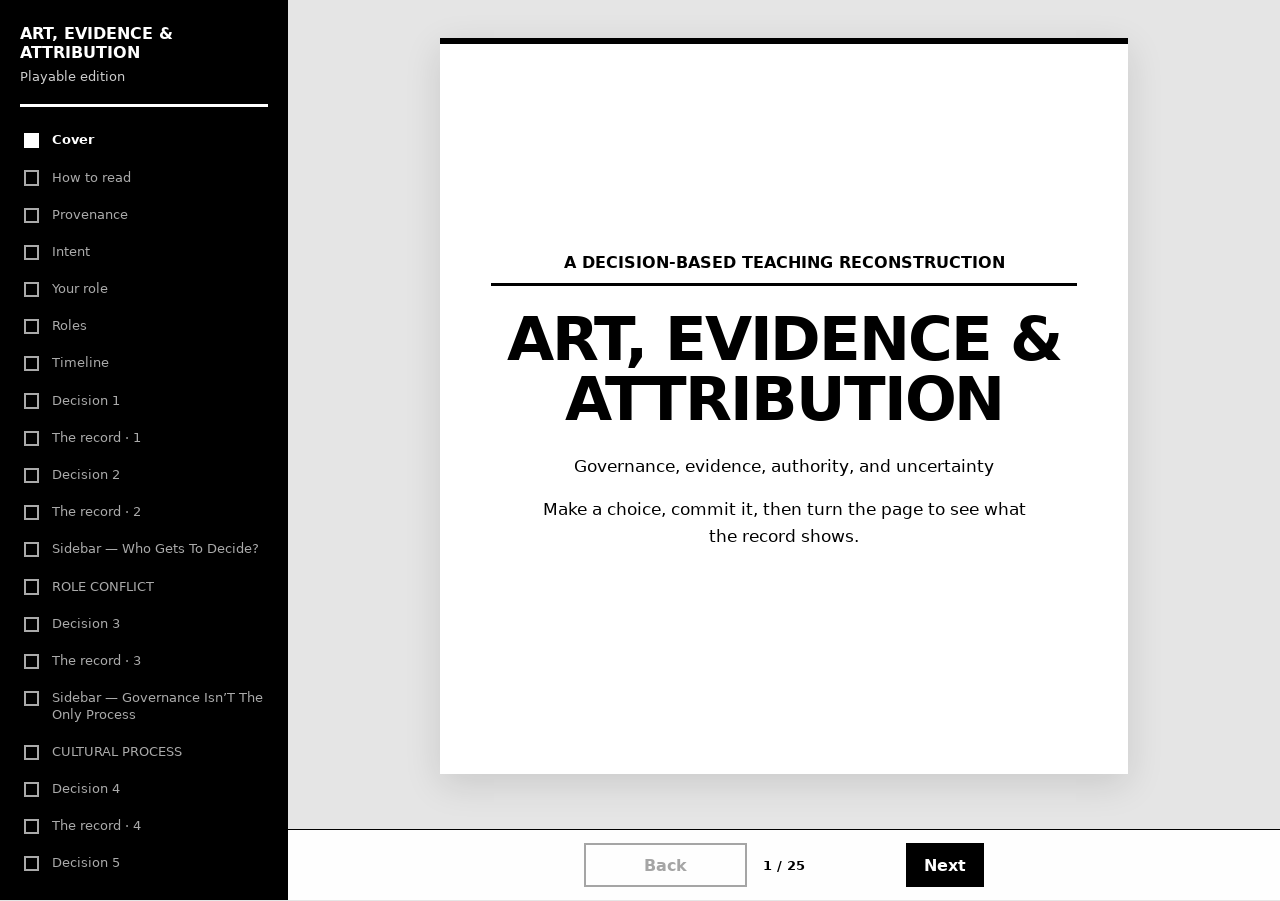
==== output/site/artwork-fire/index.html @ 63552c81 "De-identify artwork fire teaching fixture" ====
<!doctype html><html lang="en"><head><meta charset="utf-8"><meta name="viewport" content="width=device-width,initial-scale=1,viewport-fit=cover"><title>ART, EVIDENCE &amp; ATTRIBUTION · Playable edition</title><link rel="stylesheet" href="web.css"></head><body data-edition="artwork-fire"><a class="skip-link" href="#reader">Skip to the zine</a><div class="app"><aside class="trail" aria-label="Reading progress"><h1 class="trail__title">ART, EVIDENCE &amp; ATTRIBUTION</h1><p class="trail__meta">Playable edition</p><hr class="trail__rule"><ol class="trail__steps"><li data-trail-step>Cover</li><li data-trail-step>How to read</li><li data-trail-step>Provenance</li><li data-trail-step>Intent</li><li data-trail-step>Your role</li><li data-trail-step>Roles</li><li data-trail-step>Timeline</li><li data-trail-step>Decision 1</li><li data-trail-step>The record · 1</li><li data-trail-step>Decision 2</li><li data-trail-step>The record · 2</li><li data-trail-step>Sidebar — Who Gets To Decide?</li><li data-trail-step>ROLE CONFLICT</li><li data-trail-step>Decision 3</li><li data-trail-step>The record · 3</li><li data-trail-step>Sidebar — Governance Isn’T The Only Process</li><li data-trail-step>CULTURAL PROCESS</li><li data-trail-step>Decision 4</li><li data-trail-step>The record · 4</li><li data-trail-step>Decision 5</li><li data-trail-step>The record · 5</li><li data-trail-step>Look back</li><li data-trail-step>Lessons</li><li data-trail-step>Play again</li><li data-trail-step>Sources</li></ol></aside><main class="reader" id="reader"><div class="stage"><article id="cover" class="screen screen--cover" tabindex="-1" data-screen-index="0" hidden><div class="cover__kicker">A DECISION-BASED TEACHING RECONSTRUCTION</div><h1>ART, EVIDENCE &amp; ATTRIBUTION</h1><p class="cover__subtitle">Governance, evidence, authority, and uncertainty</p><p class="cover__subtitle">Make a choice, commit it, then turn the page to see what the record shows.</p></article><article id="how-to-read" class="screen screen--foundation" tabindex="-1" data-screen-index="1" hidden><h2>HOW TO READ THIS</h2><p>Make each decision before continuing. After each decision, turn the page to learn what the surviving record establishes and what remains uncertain.</p></article><article id="provenance" class="screen screen--foundation" tabindex="-1" data-screen-index="2" hidden><h2>PROVENANCE VOCABULARY</h2><div class="provenance-grid"><section class="semantic-card semantic-card--documented"><h3 class="semantic-card__title">DOCUMENTED</h3><div class="semantic-card__body"><p>Supported by a contemporaneous, public, or otherwise identified source at the level claimed.</p></div></section><section class="semantic-card semantic-card--recollected"><h3 class="semantic-card__title">RECOLLECTED</h3><div class="semantic-card__body"><p>Participant or contributor recollection not independently verified at the level claimed.</p></div></section><section class="semantic-card semantic-card--unknown"><h3 class="semantic-card__title">UNKNOWN</h3><div class="semantic-card__body"><p>A gap the surviving reconstruction does not establish.</p></div></section><section class="semantic-card semantic-card--teaching-scenario"><h3 class="semantic-card__title">TEACHING SCENARIO</h3><div class="semantic-card__body"><p>Generalized, normalized, or constructed material used to make the exercise understandable or playable.</p></div></section></div></article><article id="intent" class="screen screen--foundation" tabindex="-1" data-screen-index="3" hidden><h2>INTENT</h2><p>CORE QUESTION</p><p>You rarely get to know everything. The question is not simply whether you have enough evidence. The question is: enough evidence to do what?</p></article><article id="identity" class="screen screen--foundation" tabindex="-1" data-screen-index="4" hidden><h2>WHO ARE YOU?</h2><p>You are part of Organizational Leadership for a volunteer-run arts event. A large participant-built artwork burned without an approved burn plan. Safety says the organization does not know who ignited it. The artist is also a member of Organizational Leadership.</p><p>You must decide what the evidence establishes, what action it justifies, what authority the organization actually has, and when to stop investigating.</p></article><article id="roles" class="screen screen--foundation" tabindex="-1" data-screen-index="5" hidden><h2>ROLES IN THIS STORY</h2><ul><li><strong>Organizational Leadership</strong> — the governing body making decisions about evidence, accountability, organizational authority, and when to stop investigating.</li><li><strong>Safety</strong> — the operational function gathering and communicating safety-related information.</li><li><strong>The artist</strong> — creator of the artwork and also a member of Organizational Leadership.</li><li><strong>Other participants</strong> — witnesses, community members, and people whose reports, commentary, or conduct may become part of the record.</li></ul></article><article id="timeline" class="screen screen--timeline" tabindex="-1" data-screen-index="6" hidden><h2>TIMELINE</h2><ol class="story-timeline"><li><div class="timeline-copy"><h3>Before the event</h3><p>The artist’s grant application describes the artwork’s conceptual reference to unauthorized burning while also stating that there were no plans to burn it.</p></div></li><li><div class="timeline-copy"><h3>At the event</h3><p>The artwork burns without an approved burn plan, and the organization does not establish who ignited it.</p></div></li><li><div class="timeline-copy"><h3>In the following months</h3><p>Safety and Leadership gather information, receive participant reports, and evaluate separate propositions about responsibility.</p></div></li><li><div class="timeline-copy"><h3>During the disciplinary stage</h3><p>Leadership considers multiple possible consequences while the artist is also a member of the governing body.</p></div></li><li><div class="timeline-copy"><h3>Later</h3><p>A remaining lead becomes a dead end, Leadership records that there are no more leads, and the investigation closes without a definitive finding identifying the igniter.</p></div></li></ol></article><article id="decision-1" class="screen screen--decision" tabindex="-1" data-screen-index="7" data-decision="decision-1" hidden><p class="section-label">DECISION 1</p><h1>WHAT DOES THE EVIDENCE ACTUALLY ESTABLISH?</h1><div class="context-block"><section class="semantic-card semantic-card--documented"><h3 class="semantic-card__title">DOCUMENTED</h3><div class="semantic-card__body"><p>Before the event, the artist’s grant application explicitly engaged with the idea of artwork being destroyed by unauthorized burning. The proposal said the work was intended to provoke discussion about temporary art, authentic interaction, “the contexts where arson is participation,” and how people divine artistic intent.</p></div></section><section class="semantic-card semantic-card--documented"><h3 class="semantic-card__title">DOCUMENTED</h3><div class="semantic-card__body"><p>The same proposal also stated that there were no plans to burn the artwork.</p></div></section><section class="semantic-card semantic-card--documented"><h3 class="semantic-card__title">DOCUMENTED</h3><div class="semantic-card__body"><p>After the event, the artist described unauthorized burning as a foreseeable but unwanted possibility and said the risk should have been discussed more explicitly with Safety. That later account documents the artist’s retrospective understanding; it does not replace the contemporaneous proposal.</p></div></section></div><section><h2>WHAT DO YOU DO?</h2><ol class="choice-list"><li class="choice"><input type="radio" id="decision-1-option-a" name="decision-1" value="A" data-text="Treat the reference to unauthorized burning as proof that the artist intended the actual burn."><label for="decision-1-option-a"><span class="choice__letter">A</span><span>Treat the reference to unauthorized burning as proof that the artist intended the actual burn.</span></label></li><li class="choice"><input type="radio" id="decision-1-option-b" name="decision-1" value="B" data-text="Treat the statement that there were no plans to burn it as making all other evidence irrelevant."><label for="decision-1-option-b"><span class="choice__letter">B</span><span>Treat the statement that there were no plans to burn it as making all other evidence irrelevant.</span></label></li><li class="choice"><input type="radio" id="decision-1-option-c" name="decision-1" value="C" data-text="Separate the propositions: provenance, foreseeability, intent, authorization, disclosure, and physical ignition."><label for="decision-1-option-c"><span class="choice__letter">C</span><span>Separate the propositions: provenance, foreseeability, intent, authorization, disclosure, and physical ignition.</span></label></li><li class="choice"><input type="radio" id="decision-1-option-d" name="decision-1" value="D" data-text="Wait until the igniter is identified before drawing any conclusions."><label for="decision-1-option-d"><span class="choice__letter">D</span><span>Wait until the igniter is identified before drawing any conclusions.</span></label></li><li class="choice"><input type="radio" id="decision-1-option-e" name="decision-1" value="E" data-text="Choose another response."><label for="decision-1-option-e"><span class="choice__letter">E</span><span>Choose another response.</span></label></li></ol></section><div class="boundary"><div><strong>Commit before you continue.</strong><div class="committed" data-committed hidden></div></div><button class="commit" type="button" data-commit disabled>Submit response</button></div></article><article id="reveal-1" class="screen screen--reveal" tabindex="-1" data-screen-index="8" hidden><p class="section-label">WHAT THE RECORD SHOWS</p><h1>WHAT DOES THE EVIDENCE ACTUALLY ESTABLISH?</h1><aside class="response-recap" data-response-recap="decision-1" hidden><div class="response-recap__label">YOU CHOSE</div><p><strong data-response-label></strong> <span data-response-text></span></p></aside><p>The surviving evidence strongly establishes the artwork’s provenance and conceptual engagement with unauthorized burning. It also documents an express statement that the artwork was not planned to burn.</p><p>It does not establish who physically ignited it.</p><section class="lesson"><div class="lesson-label">TEACHING LESSON</div><div class="lesson-body"><p>Evidence answers propositions, not entire stories.</p><p>Foreseeability is not intent.</p><p>Intent is not authorization.</p><p>Authorization is not ignition.</p><p>Artist identity is not igniter identity.</p><p>Circumstantial evidence matters, but only for the proposition it actually supports.</p></div></section></article><article id="decision-2" class="screen screen--decision" tabindex="-1" data-screen-index="9" data-decision="decision-2" hidden><p class="section-label">DECISION 2</p><h1>HOW DO YOU INVESTIGATE RESPONSIBILITY?</h1><div class="context-block"><p>Months pass. Leadership receives Safety information, participant reports, artist statements, community commentary, and reports that another participant has taken credit for the burn. Some evidence is firsthand. Some is hearsay. Some people are joking, speculating, or contradicting one another.</p><section class="semantic-card semantic-card--documented"><h3 class="semantic-card__title">DOCUMENTED</h3><div class="semantic-card__body"><p>Before a disciplinary decision, a member of Organizational Leadership publicly asked community members to distinguish the facts they believed from the conclusions they wanted Leadership to reach. Leadership and Safety were contending with trolling, gossip, hearsay, and contradictory information.</p></div></section></div><section><h2>WHAT DO YOU DO?</h2><ol class="choice-list"><li class="choice"><input type="radio" id="decision-2-option-a" name="decision-2" value="A" data-text="Ask one question: “Who was responsible?”"><label for="decision-2-option-a"><span class="choice__letter">A</span><span>Ask one question: “Who was responsible?”</span></label></li><li class="choice"><input type="radio" id="decision-2-option-b" name="decision-2" value="B" data-text="Focus only on identifying the person who struck the match."><label for="decision-2-option-b"><span class="choice__letter">B</span><span>Focus only on identifying the person who struck the match.</span></label></li><li class="choice"><input type="radio" id="decision-2-option-c" name="decision-2" value="C" data-text="Build a proposition matrix and evaluate each proposition separately."><label for="decision-2-option-c"><span class="choice__letter">C</span><span>Build a proposition matrix and evaluate each proposition separately.</span></label></li><li class="choice"><input type="radio" id="decision-2-option-d" name="decision-2" value="D" data-text="Treat repeated reports as established facts."><label for="decision-2-option-d"><span class="choice__letter">D</span><span>Treat repeated reports as established facts.</span></label></li><li class="choice"><input type="radio" id="decision-2-option-e" name="decision-2" value="E" data-text="Choose another response."><label for="decision-2-option-e"><span class="choice__letter">E</span><span>Choose another response.</span></label></li></ol></section><div class="boundary"><div><strong>Commit before you continue.</strong><div class="committed" data-committed hidden></div></div><button class="commit" type="button" data-commit disabled>Submit response</button></div></article><article id="reveal-2" class="screen screen--reveal" tabindex="-1" data-screen-index="10" hidden><p class="section-label">WHAT THE RECORD SHOWS</p><h1>HOW DO YOU INVESTIGATE RESPONSIBILITY?</h1><aside class="response-recap" data-response-recap="decision-2" hidden><div class="response-recap__label">YOU CHOSE</div><p><strong data-response-label></strong> <span data-response-text></span></p></aside><p>Leadership used a “more likely than not” frame and tested separate propositions.</p><p>The surviving minutes show no support in the straw poll for either the artist or another investigated participant physically igniting the artwork. They show substantially stronger support for a disclosure concern, and some support for foreseeability and role conflict.</p><section class="semantic-card semantic-card--unknown"><h3 class="semantic-card__title">UNKNOWN</h3><div class="semantic-card__body"><p>The organization had been developing procedures for decisions under incomplete information, including discussion of standards of proof for other Board actions. The surviving reconstruction does not establish that “more likely than not” was a formally adopted disciplinary standard governing this deliberation; the minutes show it being proposed and used here.</p></div></section><section class="lesson"><div class="lesson-label">TEACHING LESSON</div><div class="lesson-body"><p>“Responsibility” is not one proposition.</p><p>A governing body can believe that information should have been disclosed without believing that the artist lied, colluded, knew the igniter, or physically started the fire.</p><p>An organizational decision made under an evidentiary standard does not become definitive historical fact merely because Leadership had to act.</p></div></section></article><article id="support-11" class="screen screen--supporting" tabindex="-1" data-screen-index="11" hidden><h2>SIDEBAR — WHO GETS TO DECIDE?</h2><p>The artist is also a member of Organizational Leadership, and Leadership is evaluating propositions concerning that person’s conduct.</p><section class="semantic-card semantic-card--documented"><h3 class="semantic-card__title">DOCUMENTED</h3><div class="semantic-card__body"><p>The surviving public minutes show the artist present during relevant Leadership proceedings. By the disciplinary stage, Leadership was explicitly evaluating the artist’s disclosure, foreseeability, role conflict, and possible responsibility.</p></div></section><section class="semantic-card semantic-card--unknown"><h3 class="semantic-card__title">UNKNOWN</h3><div class="semantic-card__body"><p>The surviving public record does not document formal recusal, disclosure, abstention, or individual straw-poll votes. Unless another public contemporaneous source surfaces, those details remain UNKNOWN.</p></div></section></article><article id="lesson-12" class="screen screen--lesson" tabindex="-1" data-screen-index="12" hidden><div class="lesson"><div class="lesson-label">TEACHING LESSON</div><div class="lesson-body"><h2>ROLE CONFLICT</h2><p>A role conflict does not itself prove misconduct. But process legitimacy, independence, disclosure, and recusal can matter even when the underlying facts remain uncertain.</p></div></div></article><article id="decision-3" class="screen screen--decision" tabindex="-1" data-screen-index="13" data-decision="decision-3" hidden><p class="section-label">DECISION 3</p><h1>ENOUGH EVIDENCE TO DO WHAT?</h1><div class="context-block"><p>You now have a mixed evidentiary picture. Leadership has not concluded that the artist physically ignited the artwork or colluded with whoever did. There is stronger concern about disclosure and some concern about foreseeability and role conflict.</p><p>The artist is also a member of Organizational Leadership.</p></div><section><h2>WHAT DO YOU DO?</h2><ol class="choice-list"><li class="choice"><input type="radio" id="decision-3-option-a" name="decision-3" value="A" data-text="Remove the artist from Organizational Leadership."><label for="decision-3-option-a"><span class="choice__letter">A</span><span>Remove the artist from Organizational Leadership.</span></label></li><li class="choice"><input type="radio" id="decision-3-option-b" name="decision-3" value="B" data-text="Temporarily suspend voting authority."><label for="decision-3-option-b"><span class="choice__letter">B</span><span>Temporarily suspend voting authority.</span></label></li><li class="choice"><input type="radio" id="decision-3-option-c" name="decision-3" value="C" data-text="Restrict eligibility for named leadership roles."><label for="decision-3-option-c"><span class="choice__letter">C</span><span>Restrict eligibility for named leadership roles.</span></label></li><li class="choice"><input type="radio" id="decision-3-option-d" name="decision-3" value="D" data-text="Restrict access to organizational art funding or placement for a period."><label for="decision-3-option-d"><span class="choice__letter">D</span><span>Restrict access to organizational art funding or placement for a period.</span></label></li><li class="choice"><input type="radio" id="decision-3-option-e" name="decision-3" value="E" data-text="Treat the artist’s public account and apology as sufficient accountability and impose no additional sanction."><label for="decision-3-option-e"><span class="choice__letter">E</span><span>Treat the artist’s public account and apology as sufficient accountability and impose no additional sanction.</span></label></li><li class="choice"><input type="radio" id="decision-3-option-f" name="decision-3" value="F" data-text="Choose another response."><label for="decision-3-option-f"><span class="choice__letter">F</span><span>Choose another response.</span></label></li></ol></section><div class="boundary"><div><strong>Commit before you continue.</strong><div class="committed" data-committed hidden></div></div><button class="commit" type="button" data-commit disabled>Submit response</button></div></article><article id="reveal-3" class="screen screen--reveal" tabindex="-1" data-screen-index="14" hidden><p class="section-label">WHAT THE RECORD SHOWS</p><h1>ENOUGH EVIDENCE TO DO WHAT?</h1><aside class="response-recap" data-response-recap="decision-3" hidden><div class="response-recap__label">YOU CHOSE</div><p><strong data-response-label></strong> <span data-response-text></span></p></aside><p>Leadership considered multiple forms of accountability, including removal, a temporary voting suspension, temporary restrictions on named leadership positions, and temporary restrictions involving art grants or placement.</p><p>The debate included a disagreement about accountability itself. One view was that removal would provide closure and visible accountability. Another was that removal would be punitive and divisive and that accountability had already occurred through the artist’s public account and apology.</p><p>A motion to remove the artist from the governing body failed.</p><section class="lesson"><div class="lesson-label">TEACHING LESSON</div><div class="lesson-body"><p>The question is not merely “Did something go wrong?”</p><p>It is: What proposition do you believe? How certain are you? What consequence is proportionate to that proposition?</p><p>Discipline should not silently punish a more serious allegation than the evidence actually supports.</p></div></section></article><article id="support-15" class="screen screen--supporting" tabindex="-1" data-screen-index="15" hidden><h2>SIDEBAR — GOVERNANCE ISN’T THE ONLY PROCESS</h2><p>While the disciplinary process was still active, participants turned the controversy into satire and fiction.</p><section class="semantic-card semantic-card--recollected"><h3 class="semantic-card__title">RECOLLECTED</h3><div class="semantic-card__body"><p>One contributor, who was also part of Safety leadership, later described writing incident-related fiction to move the conversation away from repeatedly adjudicating whether the artwork was good or bad and toward processing the conflict, laughing about it, and getting on with making the next event happen.</p></div></section><p>The fiction is not evidence of who ignited the artwork or what the artist secretly intended. It is evidence that participants can process unresolved events through channels other than formal governance.</p></article><article id="lesson-16" class="screen screen--lesson" tabindex="-1" data-screen-index="16" hidden><div class="lesson"><div class="lesson-label">TEACHING LESSON</div><div class="lesson-body"><h2>CULTURAL PROCESS</h2><p>Leadership can make organizational decisions. It cannot decide when the community is finished arguing about the story, dictate what the event ultimately means, or control the satire and mythology participants make from it.</p></div></div></article><article id="decision-4" class="screen screen--decision" tabindex="-1" data-screen-index="17" data-decision="decision-4" hidden><p class="section-label">DECISION 4</p><h1>WHAT CAN THE ORGANIZATION ACTUALLY CONTROL?</h1><div class="context-block"><p>The controversy is emotionally intense. Participants disagree about art, safety, responsibility, punishment, and what Leadership should do.</p><section class="semantic-card semantic-card--teaching-scenario"><h3 class="semantic-card__title">TEACHING SCENARIO</h3><div class="semantic-card__body"><p>A participant disputes Leadership’s interpretation and declines further cooperation. Leadership wants closure, but it cannot compel another adult to testify, confess, agree with its account, or keep participating in an investigation.</p></div></section><p>Organizational Leadership is not a general authority over adults. Its practical power comes from the organization.</p><p>It can control things such as governance membership and voting rights, named volunteer or leadership roles, access to organizational resources, grants and placement, event participation where established processes allow it, and organizational communications and policy.</p></div><section><h2>WHAT DO YOU DO?</h2><ol class="choice-list"><li class="choice"><input type="radio" id="decision-4-option-a" name="decision-4" value="A" data-text="Keep investigating until everyone agrees on what happened."><label for="decision-4-option-a"><span class="choice__letter">A</span><span>Keep investigating until everyone agrees on what happened.</span></label></li><li class="choice"><input type="radio" id="decision-4-option-b" name="decision-4" value="B" data-text="Separate the outcomes Leadership can impose from the beliefs or conduct it cannot compel."><label for="decision-4-option-b"><span class="choice__letter">B</span><span>Separate the outcomes Leadership can impose from the beliefs or conduct it cannot compel.</span></label></li><li class="choice"><input type="radio" id="decision-4-option-c" name="decision-4" value="C" data-text="Use every available organizational sanction because those are the only powers available."><label for="decision-4-option-c"><span class="choice__letter">C</span><span>Use every available organizational sanction because those are the only powers available.</span></label></li><li class="choice"><input type="radio" id="decision-4-option-d" name="decision-4" value="D" data-text="Avoid action because organizational authority is limited."><label for="decision-4-option-d"><span class="choice__letter">D</span><span>Avoid action because organizational authority is limited.</span></label></li><li class="choice"><input type="radio" id="decision-4-option-e" name="decision-4" value="E" data-text="Choose another response."><label for="decision-4-option-e"><span class="choice__letter">E</span><span>Choose another response.</span></label></li></ol></section><div class="boundary"><div><strong>Commit before you continue.</strong><div class="committed" data-committed hidden></div></div><button class="commit" type="button" data-commit disabled>Submit response</button></div></article><article id="reveal-4" class="screen screen--reveal" tabindex="-1" data-screen-index="18" hidden><p class="section-label">WHAT THE RECORD SHOWS</p><h1>WHAT CAN THE ORGANIZATION ACTUALLY CONTROL?</h1><aside class="response-recap" data-response-recap="decision-4" hidden><div class="response-recap__label">YOU CHOSE</div><p><strong data-response-label></strong> <span data-response-text></span></p></aside><p>The remedies Leadership discussed were organizational remedies: governance membership, voting, named positions, art funding or placement, and other participation consequences.</p><p>The organization also communicated a general rule: unplanned burns were unacceptable, everyone was responsible for following fire policies, and participants should not destroy another participant’s art or property.</p><p>Leadership did not need to identify the igniter before communicating that general rule.</p><section class="lesson"><div class="lesson-label">TEACHING LESSON</div><div class="lesson-body"><p>Governance power is bounded.</p><p>Limited authority does not mean no authority. Accountability should be expressed through powers the institution legitimately possesses and should remain proportionate to what the evidence supports.</p></div></section></article><article id="decision-5" class="screen screen--decision" tabindex="-1" data-screen-index="19" data-decision="decision-5" hidden><p class="section-label">DECISION 5</p><h1>WHEN DO YOU STOP INVESTIGATING?</h1><div class="context-block"><p>The disciplinary decision does not solve the historical mystery. Reports continue that another participant took credit for the burn. Later records describe that person as an unreliable narrator. Another lead appears.</p><p>You could keep looking.</p><p>Investigations are not free. They consume volunteer time, attention, relationships, leadership capacity, and trust. Those costs do not justify stopping merely because an investigation is uncomfortable. But the expected value of additional investigation matters when deciding whether to continue.</p><section class="semantic-card semantic-card--documented"><h3 class="semantic-card__title">DOCUMENTED</h3><div class="semantic-card__body"><p>The investigation continued across many months during a period that also included broader organizational strain and changes in Safety leadership.</p></div></section><section class="semantic-card semantic-card--unknown"><h3 class="semantic-card__title">UNKNOWN</h3><div class="semantic-card__body"><p>The surviving record does not establish how much of that strain or leadership change was caused by this investigation.</p></div></section></div><section><h2>WHAT DO YOU DO?</h2><ol class="choice-list"><li class="choice"><input type="radio" id="decision-5-option-a" name="decision-5" value="A" data-text="Continue indefinitely because an unresolved incident is unacceptable."><label for="decision-5-option-a"><span class="choice__letter">A</span><span>Continue indefinitely because an unresolved incident is unacceptable.</span></label></li><li class="choice"><input type="radio" id="decision-5-option-b" name="decision-5" value="B" data-text="Stop immediately because the major disciplinary vote is over."><label for="decision-5-option-b"><span class="choice__letter">B</span><span>Stop immediately because the major disciplinary vote is over.</span></label></li><li class="choice"><input type="radio" id="decision-5-option-c" name="decision-5" value="C" data-text="Pursue concrete remaining leads, document what they establish, and stop when there is no evidentially responsible path left."><label for="decision-5-option-c"><span class="choice__letter">C</span><span>Pursue concrete remaining leads, document what they establish, and stop when there is no evidentially responsible path left.</span></label></li><li class="choice"><input type="radio" id="decision-5-option-d" name="decision-5" value="D" data-text="Convert the strongest remaining theory into the official historical account so the organization can have closure."><label for="decision-5-option-d"><span class="choice__letter">D</span><span>Convert the strongest remaining theory into the official historical account so the organization can have closure.</span></label></li><li class="choice"><input type="radio" id="decision-5-option-e" name="decision-5" value="E" data-text="Choose another response."><label for="decision-5-option-e"><span class="choice__letter">E</span><span>Choose another response.</span></label></li></ol></section><div class="boundary"><div><strong>Commit before you continue.</strong><div class="committed" data-committed hidden></div></div><button class="commit" type="button" data-commit disabled>Submit response</button></div></article><article id="reveal-5" class="screen screen--reveal" tabindex="-1" data-screen-index="20" hidden><p class="section-label">WHAT THE RECORD SHOWS</p><h1>WHEN DO YOU STOP INVESTIGATING?</h1><aside class="response-recap" data-response-recap="decision-5" hidden><div class="response-recap__label">YOU CHOSE</div><p><strong data-response-label></strong> <span data-response-text></span></p></aside><p>Leadership continued investigating after the removal vote. A later lead became a dead end. Leadership recorded that there were no more leads and removed the investigation from its agenda.</p><p>The surviving record does not establish a definitive factual finding identifying the igniter.</p><section class="teaching-question"><h2>TEACHING QUESTION</h2><p>Who ignited the artwork?</p><p>UNKNOWN.</p><p>Now ask:</p><p>Which decisions actually required knowing that?</p><p>Which decisions could be made from other facts?</p><p>Which conclusions should remain explicitly uncertain?</p></section><section class="lesson"><div class="lesson-label">TEACHING LESSON</div><div class="lesson-body"><p>Sometimes the responsible stopping rule is not certainty.</p><p>Sometimes it is: there is nowhere evidentially responsible left to go.</p><p>An organization can communicate, learn, govern, impose or reject consequences, and move forward without resolving every factual uncertainty.</p></div></section></article><article id="reflection" class="screen screen--closing" tabindex="-1" data-screen-index="21" hidden><h2>LOOK BACK AT YOUR DECISIONS</h2><p>Return to one decision and change your answer.</p><p>If you require more certainty before acting, what risk do you accept instead?</p><p>If you act earlier, what proposition are you assuming?</p><p>If you impose a stronger consequence, what allegation are you actually punishing?</p><p>If you investigate longer, what additional evidence are you realistically trying to obtain?</p><p>If you stop sooner, what uncertainty are you agreeing to live with?</p><p>The exercise is not to find the one correct historical answer. It is to practice governing when certainty is incomplete.</p></article><article id="lessons" class="screen screen--closing" tabindex="-1" data-screen-index="22" hidden><h2>LESSONS — GOVERNANCE UNDER UNCERTAINTY</h2><ul><li>Evidence supports particular propositions; it does not automatically establish an entire story.</li><li>Foreseeability, intent, authorization, disclosure, and physical ignition are different questions.</li><li>Organizational accountability should be proportionate to the proposition the evidence actually supports.</li><li>Governance power is bounded: an organization can control organizational roles, resources, participation, communications, and policy, but it cannot compel belief, agreement, confession, or cultural closure.</li><li>A responsible investigation can end without certainty when there is no evidentially responsible path left to pursue.</li></ul></article><article id="play-again" class="screen screen--closing" tabindex="-1" data-screen-index="23" hidden><h2>PLAY AGAIN</h2><p>Return to one decision and change your answer. Ask which risk the alternative accepts instead.</p><button class="commit" type="button" data-restart>Restart and clear my choices</button></article><article id="sources" class="screen screen--closing" tabindex="-1" data-screen-index="24" hidden><h2>PRIVACY, SOURCES &amp; CONTRIBUTIONS</h2><p>This teaching text is de-identified, not anonymous. Identifying details and organizational terminology may be generalized while preserving the decisions, constraints, evidence distinctions, and outcomes needed for the exercise.</p><h2>SOURCES</h2><p>Sources include public records, contemporaneous documents, and participant recollections as identified throughout. Zine-specific source entries follow when supplied.</p><div class="source-list"><ul><li>the artist’s contemporaneous grant application;</li><li>the artist’s later written account;</li><li>surviving public minutes of Organizational Leadership;</li><li>contemporaneous organizational Safety and public communications;</li><li>participant recollection where explicitly labeled RECOLLECTED.</li></ul></div></article></div></main></div><nav class="controls" aria-label="Page navigation"><button type="button" data-previous>Back</button><span class="counter" data-counter></span><button type="button" data-next>Next</button></nav><div class="status" role="status" aria-live="polite" data-status></div><script type="application/json" id="zine-manifest">{"renderer_version": "web-v1", "document": "artwork-fire", "title": "ART, EVIDENCE & ATTRIBUTION", "screens": [{"id": "cover", "kind": "cover", "label": "Cover"}, {"id": "how-to-read", "kind": "foundation", "label": "How to read"}, {"id": "provenance", "kind": "foundation", "label": "Provenance"}, {"id": "intent", "kind": "foundation", "label": "Intent"}, {"id": "identity", "kind": "foundation", "label": "Your role"}, {"id": "roles", "kind": "foundation", "label": "Roles"}, {"id": "timeline", "kind": "timeline", "label": "Timeline"}, {"id": "decision-1", "kind": "decision", "label": "Decision 1", "decision_id": "decision-1"}, {"id": "reveal-1", "kind": "reveal", "label": "The record · 1", "decision_id": "decision-1"}, {"id": "decision-2", "kind": "decision", "label": "Decision 2", "decision_id": "decision-2"}, {"id": "reveal-2", "kind": "reveal", "label": "The record · 2", "decision_id": "decision-2"}, {"id": "support-11", "kind": "supporting", "label": "Sidebar — Who Gets To Decide?"}, {"id": "lesson-12", "kind": "lesson", "label": "ROLE CONFLICT"}, {"id": "decision-3", "kind": "decision", "label": "Decision 3", "decision_id": "decision-3"}, {"id": "reveal-3", "kind": "reveal", "label": "The record · 3", "decision_id": "decision-3"}, {"id": "support-15", "kind": "supporting", "label": "Sidebar — Governance Isn’T The Only Process"}, {"id": "lesson-16", "kind": "lesson", "label": "CULTURAL PROCESS"}, {"id": "decision-4", "kind": "decision", "label": "Decision 4", "decision_id": "decision-4"}, {"id": "reveal-4", "kind": "reveal", "label": "The record · 4", "decision_id": "decision-4"}, {"id": "decision-5", "kind": "decision", "label": "Decision 5", "decision_id": "decision-5"}, {"id": "reveal-5", "kind": "reveal", "label": "The record · 5", "decision_id": "decision-5"}, {"id": "reflection", "kind": "closing", "label": "Look back"}, {"id": "lessons", "kind": "closing", "label": "Lessons"}, {"id": "play-again", "kind": "closing", "label": "Play again"}, {"id": "sources", "kind": "closing", "label": "Sources"}]}</script><script src="web.js"></script></body></html>
---- output/site/artwork-fire/web.css ----
@font-face { font-family:"Zine Sans"; src:url("fonts/DejaVuSans.ttf") format("truetype"); font-weight:400; font-display:swap; }
@font-face { font-family:"Zine Sans"; src:url("fonts/DejaVuSans-Bold.ttf") format("truetype"); font-weight:700; font-display:swap; }
:root { --ink:#000; --paper:#fff; --quiet:#f2f2f2; --line:#d9d9d9; --mid:#777; --dark:#4d4d4d; --stage:43rem; }
* { box-sizing:border-box; }
html { background:#e5e5e5; color:var(--ink); font-family:"Zine Sans",sans-serif; }
body { margin:0; min-height:100dvh; }
button,input { font:inherit; }
button { color:inherit; }
.skip-link { position:fixed; z-index:20; left:1rem; top:-5rem; padding:.75rem 1rem; background:var(--ink); color:var(--paper); }
.skip-link:focus { top:1rem; }
.app { min-height:100dvh; display:grid; grid-template-columns:minmax(13rem,18rem) minmax(0,1fr); }
.trail { height:100dvh; position:sticky; top:0; display:flex; flex-direction:column; background:var(--ink); color:var(--paper); padding:1.5rem 1.25rem; }
.trail__title { margin:0 0 .4rem; font-size:1rem; line-height:1.2; }
.trail__meta { margin:0; color:#ccc; font-size:.8rem; }
.trail__rule { border:0; border-top:3px solid var(--paper); width:100%; margin:1.25rem 0; }
.trail__steps { list-style:none; padding:0; margin:0; overflow:auto; }
.trail__steps li { position:relative; padding:.35rem 0 .95rem 2rem; color:#aaa; font-size:.82rem; line-height:1.25; }
.trail__steps li::before { content:""; position:absolute; left:.25rem; top:.4rem; width:.7rem; height:.7rem; border:2px solid currentColor; background:var(--ink); }
.trail__steps li[data-state="done"] { color:var(--paper); }
.trail__steps li[data-state="current"] { color:var(--paper); font-weight:700; }
.trail__steps li[data-state="current"]::before { background:var(--paper); }
.reader { min-width:0; display:flex; justify-content:center; padding:clamp(1rem,3vw,2.5rem) 1rem 7rem; }
.stage { width:min(100%,var(--stage)); align-self:flex-start; }
.screen { display:none; min-height:min(46rem,calc(100dvh - 8rem)); background:var(--paper); padding:clamp(1.3rem,5vw,3.2rem); border-top:6px solid var(--ink); box-shadow:0 10px 35px rgba(0,0,0,.12); }
.screen.is-active { display:block; }
.screen:focus { outline:3px solid var(--ink); outline-offset:5px; }
.screen h1 { font-size:clamp(2rem,7vw,3.8rem); line-height:.98; letter-spacing:-.035em; margin:0 0 1.5rem; }
.screen h2 { font-size:clamp(1.2rem,3.4vw,1.65rem); line-height:1.08; margin:0 0 1rem; padding-bottom:.55rem; border-bottom:3px solid var(--ink); }
.screen h3 { font-size:1rem; margin:1.25rem 0 .5rem; }
.screen p,.screen li { font-size:clamp(1rem,2.1vw,1.08rem); line-height:1.55; }
.screen p { margin:0 0 1rem; }
.screen ul { padding-left:1.25rem; }
.screen--cover { display:none; align-content:center; text-align:center; }
.screen--cover.is-active { display:grid; }
.cover__kicker { font-weight:700; border-bottom:3px solid var(--ink); padding-bottom:.7rem; margin-bottom:1.5rem; }
.cover__subtitle { max-width:31rem; margin-inline:auto !important; }
.section-label { border:0 !important; padding:0 !important; font-size:.82rem !important; letter-spacing:.04em; }
.context-block { border-left:4px solid var(--ink); padding-left:1rem; }
.provenance-grid { display:grid; gap:.75rem; }
.semantic-card { border:2px solid var(--ink); margin:1rem 0; }
.semantic-card__title { margin:0 !important; padding:.55rem .75rem; border:0 !important; border-bottom:1px solid var(--ink) !important; font-size:.78rem !important; letter-spacing:.03em; }
.semantic-card__body { padding:.8rem; }
.semantic-card__body p { margin:0; }
.semantic-card--documented .semantic-card__title { background:var(--dark); color:var(--paper); }
.semantic-card--recollected .semantic-card__title { background:var(--line); }
.semantic-card--unknown { border-style:dashed; }
.semantic-card--unknown .semantic-card__title { border-bottom-style:dashed !important; }
.semantic-card--teaching-scenario { border-style:double; border-width:4px; }
.response-recap { margin:0 0 1.5rem; border:2px solid var(--ink); background:var(--quiet); }
.response-recap__label { padding:.5rem .75rem; border-bottom:1px solid var(--ink); background:var(--line); font-size:.78rem; font-weight:700; letter-spacing:.03em; }
.response-recap p { margin:0; padding:.8rem .85rem; }
.response-recap p strong { display:inline-block; margin-right:.3rem; }
.choice-list { list-style:none; margin:1.5rem 0; padding:0; display:grid; gap:.65rem; }
.choice { position:relative; }
.choice input { position:absolute; opacity:0; pointer-events:none; }
.choice label { min-height:3.4rem; display:grid; grid-template-columns:2.25rem 1fr; align-items:center; gap:.8rem; border:2px solid var(--ink); padding:.55rem .75rem .55rem .55rem; cursor:pointer; }
.choice__letter { display:grid; place-items:center; align-self:stretch; min-height:2.25rem; background:var(--dark); color:var(--paper); font-weight:700; }
.choice input:focus-visible + label { outline:3px solid var(--ink); outline-offset:3px; }
.choice input:checked + label { color:var(--paper); background:var(--ink); }
.choice input:checked + label .choice__letter { background:var(--paper); color:var(--ink); }
.boundary { margin:1.75rem 0 0; padding:1rem 0 0; border-top:4px solid var(--ink); display:flex; gap:1rem; justify-content:space-between; align-items:center; }
.commit { min-height:3rem; border:2px solid var(--ink); background:var(--ink); color:var(--paper); padding:.7rem 1rem; font-weight:700; cursor:pointer; }
.commit:disabled { background:var(--quiet); color:var(--mid); border-color:var(--line); cursor:not-allowed; }
.committed { font-size:.85rem; font-weight:700; }
.lesson { border:2px solid var(--ink); border-top-width:5px; }
.lesson-label { padding:.6rem .8rem; background:var(--line); border-bottom:1px solid var(--ink); font-size:.8rem; font-weight:700; }
.lesson-body { padding:1rem; }
.teaching-question { margin:1.5rem 0; padding:1rem; border-left:5px solid var(--ink); background:var(--quiet); }
.teaching-question h2 { font-size:1rem; }
.controls { position:fixed; z-index:10; left:max(18rem,0px); right:0; bottom:0; display:grid; grid-template-columns:1fr auto 1fr; align-items:center; gap:1rem; padding:.8rem max(1rem,calc((100% - var(--stage))/2)); background:rgba(255,255,255,.96); border-top:1px solid var(--ink); }
.controls button { min-height:44px; border:2px solid var(--ink); background:var(--paper); padding:.55rem 1rem; font-weight:700; cursor:pointer; }
.controls button:last-child { justify-self:end; background:var(--ink); color:var(--paper); }
.controls button:disabled { opacity:.35; cursor:not-allowed; }
.counter { font-size:.82rem; font-weight:700; white-space:nowrap; }
.status { position:absolute; width:1px; height:1px; overflow:hidden; clip:rect(0 0 0 0); }
button:focus-visible { outline:3px solid var(--ink); outline-offset:3px; }
@media (max-width:720px) {
  .app { display:block; }
  .trail { position:static; height:auto; padding:.75rem 1rem; }
  .trail__title { white-space:nowrap; overflow:hidden; text-overflow:ellipsis; }
  .trail__meta,.trail__rule,.trail__steps { display:none; }
  .reader { padding:.75rem .65rem 6.25rem; }
  .screen { min-height:calc(100dvh - 9rem); padding:1.35rem 1.15rem 2rem; box-shadow:none; }
  .boundary { align-items:stretch; flex-direction:column; }
  .commit { width:100%; }
  .controls { left:0; padding:.65rem; gap:.5rem; }
  .controls button { padding:.5rem .7rem; }
}
@media (prefers-reduced-motion:no-preference) { .screen.is-active { animation:page-in 180ms ease-out; } @keyframes page-in { from { opacity:.65; transform:translateY(5px); } } }
@media print { .trail,.controls,.skip-link { display:none; } .reader { padding:0; } .screen { display:block; box-shadow:none; break-after:page; } }
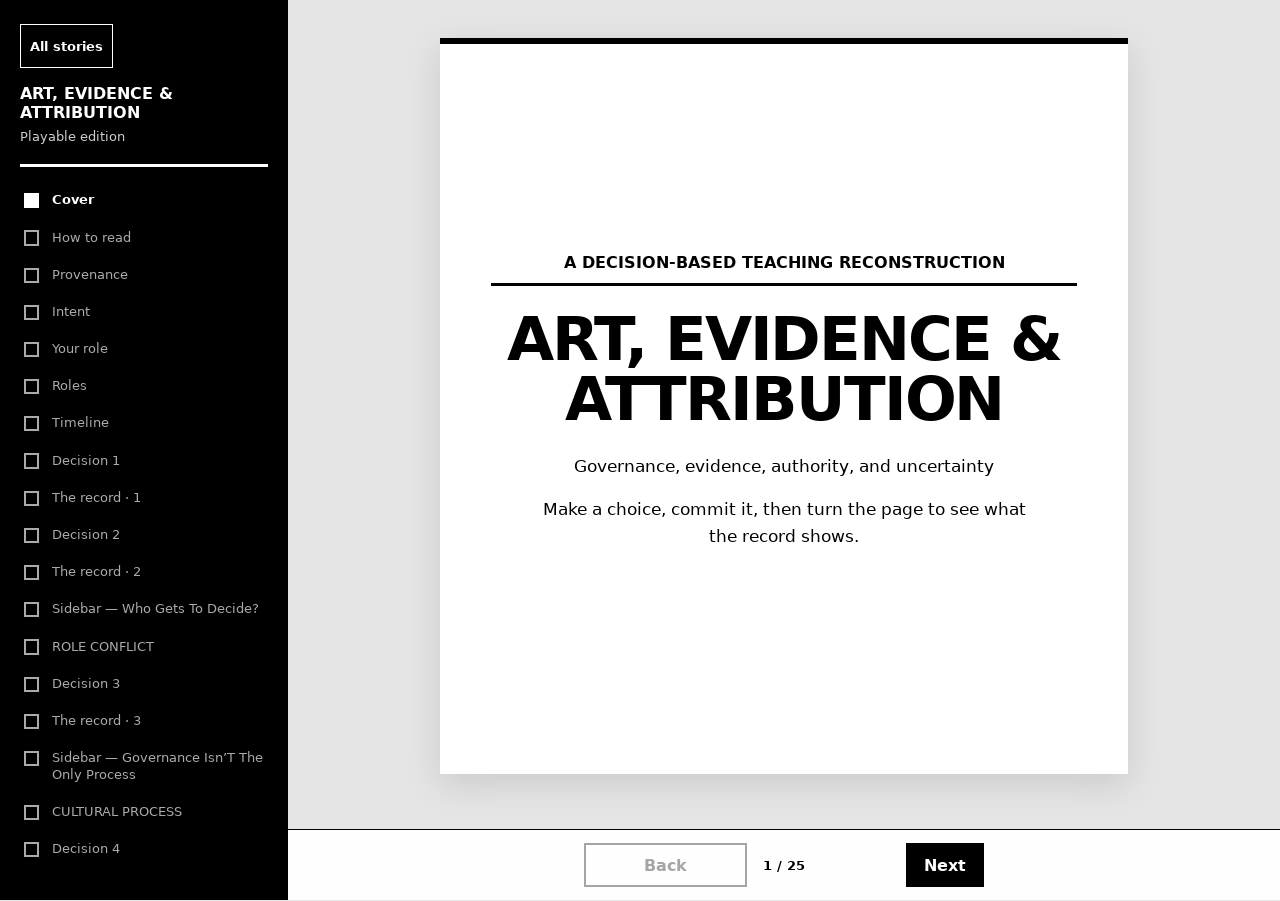
==== commit a0be046d: "Publish the story collection on GitHub Pages" ====
--- a/output/site/artwork-fire/index.html
+++ b/output/site/artwork-fire/index.html
@@ -1 +1 @@
-<!doctype html><html lang="en"><head><meta charset="utf-8"><meta name="viewport" content="width=device-width,initial-scale=1,viewport-fit=cover"><title>ART, EVIDENCE &amp; ATTRIBUTION · Playable edition</title><link rel="stylesheet" href="web.css"></head><body data-edition="artwork-fire"><a class="skip-link" href="#reader">Skip to the zine</a><div class="app"><aside class="trail" aria-label="Reading progress"><h1 class="trail__title">ART, EVIDENCE &amp; ATTRIBUTION</h1><p class="trail__meta">Playable edition</p><hr class="trail__rule"><ol class="trail__steps"><li data-trail-step>Cover</li><li data-trail-step>How to read</li><li data-trail-step>Provenance</li><li data-trail-step>Intent</li><li data-trail-step>Your role</li><li data-trail-step>Roles</li><li data-trail-step>Timeline</li><li data-trail-step>Decision 1</li><li data-trail-step>The record · 1</li><li data-trail-step>Decision 2</li><li data-trail-step>The record · 2</li><li data-trail-step>Sidebar — Who Gets To Decide?</li><li data-trail-step>ROLE CONFLICT</li><li data-trail-step>Decision 3</li><li data-trail-step>The record · 3</li><li data-trail-step>Sidebar — Governance Isn’T The Only Process</li><li data-trail-step>CULTURAL PROCESS</li><li data-trail-step>Decision 4</li><li data-trail-step>The record · 4</li><li data-trail-step>Decision 5</li><li data-trail-step>The record · 5</li><li data-trail-step>Look back</li><li data-trail-step>Lessons</li><li data-trail-step>Play again</li><li data-trail-step>Sources</li></ol></aside><main class="reader" id="reader"><div class="stage"><article id="cover" class="screen screen--cover" tabindex="-1" data-screen-index="0" hidden><div class="cover__kicker">A DECISION-BASED TEACHING RECONSTRUCTION</div><h1>ART, EVIDENCE &amp; ATTRIBUTION</h1><p class="cover__subtitle">Governance, evidence, authority, and uncertainty</p><p class="cover__subtitle">Make a choice, commit it, then turn the page to see what the record shows.</p></article><article id="how-to-read" class="screen screen--foundation" tabindex="-1" data-screen-index="1" hidden><h2>HOW TO READ THIS</h2><p>Make each decision before continuing. After each decision, turn the page to learn what the surviving record establishes and what remains uncertain.</p></article><article id="provenance" class="screen screen--foundation" tabindex="-1" data-screen-index="2" hidden><h2>PROVENANCE VOCABULARY</h2><div class="provenance-grid"><section class="semantic-card semantic-card--documented"><h3 class="semantic-card__title">DOCUMENTED</h3><div class="semantic-card__body"><p>Supported by a contemporaneous, public, or otherwise identified source at the level claimed.</p></div></section><section class="semantic-card semantic-card--recollected"><h3 class="semantic-card__title">RECOLLECTED</h3><div class="semantic-card__body"><p>Participant or contributor recollection not independently verified at the level claimed.</p></div></section><section class="semantic-card semantic-card--unknown"><h3 class="semantic-card__title">UNKNOWN</h3><div class="semantic-card__body"><p>A gap the surviving reconstruction does not establish.</p></div></section><section class="semantic-card semantic-card--teaching-scenario"><h3 class="semantic-card__title">TEACHING SCENARIO</h3><div class="semantic-card__body"><p>Generalized, normalized, or constructed material used to make the exercise understandable or playable.</p></div></section></div></article><article id="intent" class="screen screen--foundation" tabindex="-1" data-screen-index="3" hidden><h2>INTENT</h2><p>CORE QUESTION</p><p>You rarely get to know everything. The question is not simply whether you have enough evidence. The question is: enough evidence to do what?</p></article><article id="identity" class="screen screen--foundation" tabindex="-1" data-screen-index="4" hidden><h2>WHO ARE YOU?</h2><p>You are part of Organizational Leadership for a volunteer-run arts event. A large participant-built artwork burned without an approved burn plan. Safety says the organization does not know who ignited it. The artist is also a member of Organizational Leadership.</p><p>You must decide what the evidence establishes, what action it justifies, what authority the organization actually has, and when to stop investigating.</p></article><article id="roles" class="screen screen--foundation" tabindex="-1" data-screen-index="5" hidden><h2>ROLES IN THIS STORY</h2><ul><li><strong>Organizational Leadership</strong> — the governing body making decisions about evidence, accountability, organizational authority, and when to stop investigating.</li><li><strong>Safety</strong> — the operational function gathering and communicating safety-related information.</li><li><strong>The artist</strong> — creator of the artwork and also a member of Organizational Leadership.</li><li><strong>Other participants</strong> — witnesses, community members, and people whose reports, commentary, or conduct may become part of the record.</li></ul></article><article id="timeline" class="screen screen--timeline" tabindex="-1" data-screen-index="6" hidden><h2>TIMELINE</h2><ol class="story-timeline"><li><div class="timeline-copy"><h3>Before the event</h3><p>The artist’s grant application describes the artwork’s conceptual reference to unauthorized burning while also stating that there were no plans to burn it.</p></div></li><li><div class="timeline-copy"><h3>At the event</h3><p>The artwork burns without an approved burn plan, and the organization does not establish who ignited it.</p></div></li><li><div class="timeline-copy"><h3>In the following months</h3><p>Safety and Leadership gather information, receive participant reports, and evaluate separate propositions about responsibility.</p></div></li><li><div class="timeline-copy"><h3>During the disciplinary stage</h3><p>Leadership considers multiple possible consequences while the artist is also a member of the governing body.</p></div></li><li><div class="timeline-copy"><h3>Later</h3><p>A remaining lead becomes a dead end, Leadership records that there are no more leads, and the investigation closes without a definitive finding identifying the igniter.</p></div></li></ol></article><article id="decision-1" class="screen screen--decision" tabindex="-1" data-screen-index="7" data-decision="decision-1" hidden><p class="section-label">DECISION 1</p><h1>WHAT DOES THE EVIDENCE ACTUALLY ESTABLISH?</h1><div class="context-block"><section class="semantic-card semantic-card--documented"><h3 class="semantic-card__title">DOCUMENTED</h3><div class="semantic-card__body"><p>Before the event, the artist’s grant application explicitly engaged with the idea of artwork being destroyed by unauthorized burning. The proposal said the work was intended to provoke discussion about temporary art, authentic interaction, “the contexts where arson is participation,” and how people divine artistic intent.</p></div></section><section class="semantic-card semantic-card--documented"><h3 class="semantic-card__title">DOCUMENTED</h3><div class="semantic-card__body"><p>The same proposal also stated that there were no plans to burn the artwork.</p></div></section><section class="semantic-card semantic-card--documented"><h3 class="semantic-card__title">DOCUMENTED</h3><div class="semantic-card__body"><p>After the event, the artist described unauthorized burning as a foreseeable but unwanted possibility and said the risk should have been discussed more explicitly with Safety. That later account documents the artist’s retrospective understanding; it does not replace the contemporaneous proposal.</p></div></section></div><section><h2>WHAT DO YOU DO?</h2><ol class="choice-list"><li class="choice"><input type="radio" id="decision-1-option-a" name="decision-1" value="A" data-text="Treat the reference to unauthorized burning as proof that the artist intended the actual burn."><label for="decision-1-option-a"><span class="choice__letter">A</span><span>Treat the reference to unauthorized burning as proof that the artist intended the actual burn.</span></label></li><li class="choice"><input type="radio" id="decision-1-option-b" name="decision-1" value="B" data-text="Treat the statement that there were no plans to burn it as making all other evidence irrelevant."><label for="decision-1-option-b"><span class="choice__letter">B</span><span>Treat the statement that there were no plans to burn it as making all other evidence irrelevant.</span></label></li><li class="choice"><input type="radio" id="decision-1-option-c" name="decision-1" value="C" data-text="Separate the propositions: provenance, foreseeability, intent, authorization, disclosure, and physical ignition."><label for="decision-1-option-c"><span class="choice__letter">C</span><span>Separate the propositions: provenance, foreseeability, intent, authorization, disclosure, and physical ignition.</span></label></li><li class="choice"><input type="radio" id="decision-1-option-d" name="decision-1" value="D" data-text="Wait until the igniter is identified before drawing any conclusions."><label for="decision-1-option-d"><span class="choice__letter">D</span><span>Wait until the igniter is identified before drawing any conclusions.</span></label></li><li class="choice"><input type="radio" id="decision-1-option-e" name="decision-1" value="E" data-text="Choose another response."><label for="decision-1-option-e"><span class="choice__letter">E</span><span>Choose another response.</span></label></li></ol></section><div class="boundary"><div><strong>Commit before you continue.</strong><div class="committed" data-committed hidden></div></div><button class="commit" type="button" data-commit disabled>Submit response</button></div></article><article id="reveal-1" class="screen screen--reveal" tabindex="-1" data-screen-index="8" hidden><p class="section-label">WHAT THE RECORD SHOWS</p><h1>WHAT DOES THE EVIDENCE ACTUALLY ESTABLISH?</h1><aside class="response-recap" data-response-recap="decision-1" hidden><div class="response-recap__label">YOU CHOSE</div><p><strong data-response-label></strong> <span data-response-text></span></p></aside><p>The surviving evidence strongly establishes the artwork’s provenance and conceptual engagement with unauthorized burning. It also documents an express statement that the artwork was not planned to burn.</p><p>It does not establish who physically ignited it.</p><section class="lesson"><div class="lesson-label">TEACHING LESSON</div><div class="lesson-body"><p>Evidence answers propositions, not entire stories.</p><p>Foreseeability is not intent.</p><p>Intent is not authorization.</p><p>Authorization is not ignition.</p><p>Artist identity is not igniter identity.</p><p>Circumstantial evidence matters, but only for the proposition it actually supports.</p></div></section></article><article id="decision-2" class="screen screen--decision" tabindex="-1" data-screen-index="9" data-decision="decision-2" hidden><p class="section-label">DECISION 2</p><h1>HOW DO YOU INVESTIGATE RESPONSIBILITY?</h1><div class="context-block"><p>Months pass. Leadership receives Safety information, participant reports, artist statements, community commentary, and reports that another participant has taken credit for the burn. Some evidence is firsthand. Some is hearsay. Some people are joking, speculating, or contradicting one another.</p><section class="semantic-card semantic-card--documented"><h3 class="semantic-card__title">DOCUMENTED</h3><div class="semantic-card__body"><p>Before a disciplinary decision, a member of Organizational Leadership publicly asked community members to distinguish the facts they believed from the conclusions they wanted Leadership to reach. Leadership and Safety were contending with trolling, gossip, hearsay, and contradictory information.</p></div></section></div><section><h2>WHAT DO YOU DO?</h2><ol class="choice-list"><li class="choice"><input type="radio" id="decision-2-option-a" name="decision-2" value="A" data-text="Ask one question: “Who was responsible?”"><label for="decision-2-option-a"><span class="choice__letter">A</span><span>Ask one question: “Who was responsible?”</span></label></li><li class="choice"><input type="radio" id="decision-2-option-b" name="decision-2" value="B" data-text="Focus only on identifying the person who struck the match."><label for="decision-2-option-b"><span class="choice__letter">B</span><span>Focus only on identifying the person who struck the match.</span></label></li><li class="choice"><input type="radio" id="decision-2-option-c" name="decision-2" value="C" data-text="Build a proposition matrix and evaluate each proposition separately."><label for="decision-2-option-c"><span class="choice__letter">C</span><span>Build a proposition matrix and evaluate each proposition separately.</span></label></li><li class="choice"><input type="radio" id="decision-2-option-d" name="decision-2" value="D" data-text="Treat repeated reports as established facts."><label for="decision-2-option-d"><span class="choice__letter">D</span><span>Treat repeated reports as established facts.</span></label></li><li class="choice"><input type="radio" id="decision-2-option-e" name="decision-2" value="E" data-text="Choose another response."><label for="decision-2-option-e"><span class="choice__letter">E</span><span>Choose another response.</span></label></li></ol></section><div class="boundary"><div><strong>Commit before you continue.</strong><div class="committed" data-committed hidden></div></div><button class="commit" type="button" data-commit disabled>Submit response</button></div></article><article id="reveal-2" class="screen screen--reveal" tabindex="-1" data-screen-index="10" hidden><p class="section-label">WHAT THE RECORD SHOWS</p><h1>HOW DO YOU INVESTIGATE RESPONSIBILITY?</h1><aside class="response-recap" data-response-recap="decision-2" hidden><div class="response-recap__label">YOU CHOSE</div><p><strong data-response-label></strong> <span data-response-text></span></p></aside><p>Leadership used a “more likely than not” frame and tested separate propositions.</p><p>The surviving minutes show no support in the straw poll for either the artist or another investigated participant physically igniting the artwork. They show substantially stronger support for a disclosure concern, and some support for foreseeability and role conflict.</p><section class="semantic-card semantic-card--unknown"><h3 class="semantic-card__title">UNKNOWN</h3><div class="semantic-card__body"><p>The organization had been developing procedures for decisions under incomplete information, including discussion of standards of proof for other Board actions. The surviving reconstruction does not establish that “more likely than not” was a formally adopted disciplinary standard governing this deliberation; the minutes show it being proposed and used here.</p></div></section><section class="lesson"><div class="lesson-label">TEACHING LESSON</div><div class="lesson-body"><p>“Responsibility” is not one proposition.</p><p>A governing body can believe that information should have been disclosed without believing that the artist lied, colluded, knew the igniter, or physically started the fire.</p><p>An organizational decision made under an evidentiary standard does not become definitive historical fact merely because Leadership had to act.</p></div></section></article><article id="support-11" class="screen screen--supporting" tabindex="-1" data-screen-index="11" hidden><h2>SIDEBAR — WHO GETS TO DECIDE?</h2><p>The artist is also a member of Organizational Leadership, and Leadership is evaluating propositions concerning that person’s conduct.</p><section class="semantic-card semantic-card--documented"><h3 class="semantic-card__title">DOCUMENTED</h3><div class="semantic-card__body"><p>The surviving public minutes show the artist present during relevant Leadership proceedings. By the disciplinary stage, Leadership was explicitly evaluating the artist’s disclosure, foreseeability, role conflict, and possible responsibility.</p></div></section><section class="semantic-card semantic-card--unknown"><h3 class="semantic-card__title">UNKNOWN</h3><div class="semantic-card__body"><p>The surviving public record does not document formal recusal, disclosure, abstention, or individual straw-poll votes. Unless another public contemporaneous source surfaces, those details remain UNKNOWN.</p></div></section></article><article id="lesson-12" class="screen screen--lesson" tabindex="-1" data-screen-index="12" hidden><div class="lesson"><div class="lesson-label">TEACHING LESSON</div><div class="lesson-body"><h2>ROLE CONFLICT</h2><p>A role conflict does not itself prove misconduct. But process legitimacy, independence, disclosure, and recusal can matter even when the underlying facts remain uncertain.</p></div></div></article><article id="decision-3" class="screen screen--decision" tabindex="-1" data-screen-index="13" data-decision="decision-3" hidden><p class="section-label">DECISION 3</p><h1>ENOUGH EVIDENCE TO DO WHAT?</h1><div class="context-block"><p>You now have a mixed evidentiary picture. Leadership has not concluded that the artist physically ignited the artwork or colluded with whoever did. There is stronger concern about disclosure and some concern about foreseeability and role conflict.</p><p>The artist is also a member of Organizational Leadership.</p></div><section><h2>WHAT DO YOU DO?</h2><ol class="choice-list"><li class="choice"><input type="radio" id="decision-3-option-a" name="decision-3" value="A" data-text="Remove the artist from Organizational Leadership."><label for="decision-3-option-a"><span class="choice__letter">A</span><span>Remove the artist from Organizational Leadership.</span></label></li><li class="choice"><input type="radio" id="decision-3-option-b" name="decision-3" value="B" data-text="Temporarily suspend voting authority."><label for="decision-3-option-b"><span class="choice__letter">B</span><span>Temporarily suspend voting authority.</span></label></li><li class="choice"><input type="radio" id="decision-3-option-c" name="decision-3" value="C" data-text="Restrict eligibility for named leadership roles."><label for="decision-3-option-c"><span class="choice__letter">C</span><span>Restrict eligibility for named leadership roles.</span></label></li><li class="choice"><input type="radio" id="decision-3-option-d" name="decision-3" value="D" data-text="Restrict access to organizational art funding or placement for a period."><label for="decision-3-option-d"><span class="choice__letter">D</span><span>Restrict access to organizational art funding or placement for a period.</span></label></li><li class="choice"><input type="radio" id="decision-3-option-e" name="decision-3" value="E" data-text="Treat the artist’s public account and apology as sufficient accountability and impose no additional sanction."><label for="decision-3-option-e"><span class="choice__letter">E</span><span>Treat the artist’s public account and apology as sufficient accountability and impose no additional sanction.</span></label></li><li class="choice"><input type="radio" id="decision-3-option-f" name="decision-3" value="F" data-text="Choose another response."><label for="decision-3-option-f"><span class="choice__letter">F</span><span>Choose another response.</span></label></li></ol></section><div class="boundary"><div><strong>Commit before you continue.</strong><div class="committed" data-committed hidden></div></div><button class="commit" type="button" data-commit disabled>Submit response</button></div></article><article id="reveal-3" class="screen screen--reveal" tabindex="-1" data-screen-index="14" hidden><p class="section-label">WHAT THE RECORD SHOWS</p><h1>ENOUGH EVIDENCE TO DO WHAT?</h1><aside class="response-recap" data-response-recap="decision-3" hidden><div class="response-recap__label">YOU CHOSE</div><p><strong data-response-label></strong> <span data-response-text></span></p></aside><p>Leadership considered multiple forms of accountability, including removal, a temporary voting suspension, temporary restrictions on named leadership positions, and temporary restrictions involving art grants or placement.</p><p>The debate included a disagreement about accountability itself. One view was that removal would provide closure and visible accountability. Another was that removal would be punitive and divisive and that accountability had already occurred through the artist’s public account and apology.</p><p>A motion to remove the artist from the governing body failed.</p><section class="lesson"><div class="lesson-label">TEACHING LESSON</div><div class="lesson-body"><p>The question is not merely “Did something go wrong?”</p><p>It is: What proposition do you believe? How certain are you? What consequence is proportionate to that proposition?</p><p>Discipline should not silently punish a more serious allegation than the evidence actually supports.</p></div></section></article><article id="support-15" class="screen screen--supporting" tabindex="-1" data-screen-index="15" hidden><h2>SIDEBAR — GOVERNANCE ISN’T THE ONLY PROCESS</h2><p>While the disciplinary process was still active, participants turned the controversy into satire and fiction.</p><section class="semantic-card semantic-card--recollected"><h3 class="semantic-card__title">RECOLLECTED</h3><div class="semantic-card__body"><p>One contributor, who was also part of Safety leadership, later described writing incident-related fiction to move the conversation away from repeatedly adjudicating whether the artwork was good or bad and toward processing the conflict, laughing about it, and getting on with making the next event happen.</p></div></section><p>The fiction is not evidence of who ignited the artwork or what the artist secretly intended. It is evidence that participants can process unresolved events through channels other than formal governance.</p></article><article id="lesson-16" class="screen screen--lesson" tabindex="-1" data-screen-index="16" hidden><div class="lesson"><div class="lesson-label">TEACHING LESSON</div><div class="lesson-body"><h2>CULTURAL PROCESS</h2><p>Leadership can make organizational decisions. It cannot decide when the community is finished arguing about the story, dictate what the event ultimately means, or control the satire and mythology participants make from it.</p></div></div></article><article id="decision-4" class="screen screen--decision" tabindex="-1" data-screen-index="17" data-decision="decision-4" hidden><p class="section-label">DECISION 4</p><h1>WHAT CAN THE ORGANIZATION ACTUALLY CONTROL?</h1><div class="context-block"><p>The controversy is emotionally intense. Participants disagree about art, safety, responsibility, punishment, and what Leadership should do.</p><section class="semantic-card semantic-card--teaching-scenario"><h3 class="semantic-card__title">TEACHING SCENARIO</h3><div class="semantic-card__body"><p>A participant disputes Leadership’s interpretation and declines further cooperation. Leadership wants closure, but it cannot compel another adult to testify, confess, agree with its account, or keep participating in an investigation.</p></div></section><p>Organizational Leadership is not a general authority over adults. Its practical power comes from the organization.</p><p>It can control things such as governance membership and voting rights, named volunteer or leadership roles, access to organizational resources, grants and placement, event participation where established processes allow it, and organizational communications and policy.</p></div><section><h2>WHAT DO YOU DO?</h2><ol class="choice-list"><li class="choice"><input type="radio" id="decision-4-option-a" name="decision-4" value="A" data-text="Keep investigating until everyone agrees on what happened."><label for="decision-4-option-a"><span class="choice__letter">A</span><span>Keep investigating until everyone agrees on what happened.</span></label></li><li class="choice"><input type="radio" id="decision-4-option-b" name="decision-4" value="B" data-text="Separate the outcomes Leadership can impose from the beliefs or conduct it cannot compel."><label for="decision-4-option-b"><span class="choice__letter">B</span><span>Separate the outcomes Leadership can impose from the beliefs or conduct it cannot compel.</span></label></li><li class="choice"><input type="radio" id="decision-4-option-c" name="decision-4" value="C" data-text="Use every available organizational sanction because those are the only powers available."><label for="decision-4-option-c"><span class="choice__letter">C</span><span>Use every available organizational sanction because those are the only powers available.</span></label></li><li class="choice"><input type="radio" id="decision-4-option-d" name="decision-4" value="D" data-text="Avoid action because organizational authority is limited."><label for="decision-4-option-d"><span class="choice__letter">D</span><span>Avoid action because organizational authority is limited.</span></label></li><li class="choice"><input type="radio" id="decision-4-option-e" name="decision-4" value="E" data-text="Choose another response."><label for="decision-4-option-e"><span class="choice__letter">E</span><span>Choose another response.</span></label></li></ol></section><div class="boundary"><div><strong>Commit before you continue.</strong><div class="committed" data-committed hidden></div></div><button class="commit" type="button" data-commit disabled>Submit response</button></div></article><article id="reveal-4" class="screen screen--reveal" tabindex="-1" data-screen-index="18" hidden><p class="section-label">WHAT THE RECORD SHOWS</p><h1>WHAT CAN THE ORGANIZATION ACTUALLY CONTROL?</h1><aside class="response-recap" data-response-recap="decision-4" hidden><div class="response-recap__label">YOU CHOSE</div><p><strong data-response-label></strong> <span data-response-text></span></p></aside><p>The remedies Leadership discussed were organizational remedies: governance membership, voting, named positions, art funding or placement, and other participation consequences.</p><p>The organization also communicated a general rule: unplanned burns were unacceptable, everyone was responsible for following fire policies, and participants should not destroy another participant’s art or property.</p><p>Leadership did not need to identify the igniter before communicating that general rule.</p><section class="lesson"><div class="lesson-label">TEACHING LESSON</div><div class="lesson-body"><p>Governance power is bounded.</p><p>Limited authority does not mean no authority. Accountability should be expressed through powers the institution legitimately possesses and should remain proportionate to what the evidence supports.</p></div></section></article><article id="decision-5" class="screen screen--decision" tabindex="-1" data-screen-index="19" data-decision="decision-5" hidden><p class="section-label">DECISION 5</p><h1>WHEN DO YOU STOP INVESTIGATING?</h1><div class="context-block"><p>The disciplinary decision does not solve the historical mystery. Reports continue that another participant took credit for the burn. Later records describe that person as an unreliable narrator. Another lead appears.</p><p>You could keep looking.</p><p>Investigations are not free. They consume volunteer time, attention, relationships, leadership capacity, and trust. Those costs do not justify stopping merely because an investigation is uncomfortable. But the expected value of additional investigation matters when deciding whether to continue.</p><section class="semantic-card semantic-card--documented"><h3 class="semantic-card__title">DOCUMENTED</h3><div class="semantic-card__body"><p>The investigation continued across many months during a period that also included broader organizational strain and changes in Safety leadership.</p></div></section><section class="semantic-card semantic-card--unknown"><h3 class="semantic-card__title">UNKNOWN</h3><div class="semantic-card__body"><p>The surviving record does not establish how much of that strain or leadership change was caused by this investigation.</p></div></section></div><section><h2>WHAT DO YOU DO?</h2><ol class="choice-list"><li class="choice"><input type="radio" id="decision-5-option-a" name="decision-5" value="A" data-text="Continue indefinitely because an unresolved incident is unacceptable."><label for="decision-5-option-a"><span class="choice__letter">A</span><span>Continue indefinitely because an unresolved incident is unacceptable.</span></label></li><li class="choice"><input type="radio" id="decision-5-option-b" name="decision-5" value="B" data-text="Stop immediately because the major disciplinary vote is over."><label for="decision-5-option-b"><span class="choice__letter">B</span><span>Stop immediately because the major disciplinary vote is over.</span></label></li><li class="choice"><input type="radio" id="decision-5-option-c" name="decision-5" value="C" data-text="Pursue concrete remaining leads, document what they establish, and stop when there is no evidentially responsible path left."><label for="decision-5-option-c"><span class="choice__letter">C</span><span>Pursue concrete remaining leads, document what they establish, and stop when there is no evidentially responsible path left.</span></label></li><li class="choice"><input type="radio" id="decision-5-option-d" name="decision-5" value="D" data-text="Convert the strongest remaining theory into the official historical account so the organization can have closure."><label for="decision-5-option-d"><span class="choice__letter">D</span><span>Convert the strongest remaining theory into the official historical account so the organization can have closure.</span></label></li><li class="choice"><input type="radio" id="decision-5-option-e" name="decision-5" value="E" data-text="Choose another response."><label for="decision-5-option-e"><span class="choice__letter">E</span><span>Choose another response.</span></label></li></ol></section><div class="boundary"><div><strong>Commit before you continue.</strong><div class="committed" data-committed hidden></div></div><button class="commit" type="button" data-commit disabled>Submit response</button></div></article><article id="reveal-5" class="screen screen--reveal" tabindex="-1" data-screen-index="20" hidden><p class="section-label">WHAT THE RECORD SHOWS</p><h1>WHEN DO YOU STOP INVESTIGATING?</h1><aside class="response-recap" data-response-recap="decision-5" hidden><div class="response-recap__label">YOU CHOSE</div><p><strong data-response-label></strong> <span data-response-text></span></p></aside><p>Leadership continued investigating after the removal vote. A later lead became a dead end. Leadership recorded that there were no more leads and removed the investigation from its agenda.</p><p>The surviving record does not establish a definitive factual finding identifying the igniter.</p><section class="teaching-question"><h2>TEACHING QUESTION</h2><p>Who ignited the artwork?</p><p>UNKNOWN.</p><p>Now ask:</p><p>Which decisions actually required knowing that?</p><p>Which decisions could be made from other facts?</p><p>Which conclusions should remain explicitly uncertain?</p></section><section class="lesson"><div class="lesson-label">TEACHING LESSON</div><div class="lesson-body"><p>Sometimes the responsible stopping rule is not certainty.</p><p>Sometimes it is: there is nowhere evidentially responsible left to go.</p><p>An organization can communicate, learn, govern, impose or reject consequences, and move forward without resolving every factual uncertainty.</p></div></section></article><article id="reflection" class="screen screen--closing" tabindex="-1" data-screen-index="21" hidden><h2>LOOK BACK AT YOUR DECISIONS</h2><p>Return to one decision and change your answer.</p><p>If you require more certainty before acting, what risk do you accept instead?</p><p>If you act earlier, what proposition are you assuming?</p><p>If you impose a stronger consequence, what allegation are you actually punishing?</p><p>If you investigate longer, what additional evidence are you realistically trying to obtain?</p><p>If you stop sooner, what uncertainty are you agreeing to live with?</p><p>The exercise is not to find the one correct historical answer. It is to practice governing when certainty is incomplete.</p></article><article id="lessons" class="screen screen--closing" tabindex="-1" data-screen-index="22" hidden><h2>LESSONS — GOVERNANCE UNDER UNCERTAINTY</h2><ul><li>Evidence supports particular propositions; it does not automatically establish an entire story.</li><li>Foreseeability, intent, authorization, disclosure, and physical ignition are different questions.</li><li>Organizational accountability should be proportionate to the proposition the evidence actually supports.</li><li>Governance power is bounded: an organization can control organizational roles, resources, participation, communications, and policy, but it cannot compel belief, agreement, confession, or cultural closure.</li><li>A responsible investigation can end without certainty when there is no evidentially responsible path left to pursue.</li></ul></article><article id="play-again" class="screen screen--closing" tabindex="-1" data-screen-index="23" hidden><h2>PLAY AGAIN</h2><p>Return to one decision and change your answer. Ask which risk the alternative accepts instead.</p><button class="commit" type="button" data-restart>Restart and clear my choices</button></article><article id="sources" class="screen screen--closing" tabindex="-1" data-screen-index="24" hidden><h2>PRIVACY, SOURCES &amp; CONTRIBUTIONS</h2><p>This teaching text is de-identified, not anonymous. Identifying details and organizational terminology may be generalized while preserving the decisions, constraints, evidence distinctions, and outcomes needed for the exercise.</p><h2>SOURCES</h2><p>Sources include public records, contemporaneous documents, and participant recollections as identified throughout. Zine-specific source entries follow when supplied.</p><div class="source-list"><ul><li>the artist’s contemporaneous grant application;</li><li>the artist’s later written account;</li><li>surviving public minutes of Organizational Leadership;</li><li>contemporaneous organizational Safety and public communications;</li><li>participant recollection where explicitly labeled RECOLLECTED.</li></ul></div></article></div></main></div><nav class="controls" aria-label="Page navigation"><button type="button" data-previous>Back</button><span class="counter" data-counter></span><button type="button" data-next>Next</button></nav><div class="status" role="status" aria-live="polite" data-status></div><script type="application/json" id="zine-manifest">{"renderer_version": "web-v1", "document": "artwork-fire", "title": "ART, EVIDENCE & ATTRIBUTION", "screens": [{"id": "cover", "kind": "cover", "label": "Cover"}, {"id": "how-to-read", "kind": "foundation", "label": "How to read"}, {"id": "provenance", "kind": "foundation", "label": "Provenance"}, {"id": "intent", "kind": "foundation", "label": "Intent"}, {"id": "identity", "kind": "foundation", "label": "Your role"}, {"id": "roles", "kind": "foundation", "label": "Roles"}, {"id": "timeline", "kind": "timeline", "label": "Timeline"}, {"id": "decision-1", "kind": "decision", "label": "Decision 1", "decision_id": "decision-1"}, {"id": "reveal-1", "kind": "reveal", "label": "The record · 1", "decision_id": "decision-1"}, {"id": "decision-2", "kind": "decision", "label": "Decision 2", "decision_id": "decision-2"}, {"id": "reveal-2", "kind": "reveal", "label": "The record · 2", "decision_id": "decision-2"}, {"id": "support-11", "kind": "supporting", "label": "Sidebar — Who Gets To Decide?"}, {"id": "lesson-12", "kind": "lesson", "label": "ROLE CONFLICT"}, {"id": "decision-3", "kind": "decision", "label": "Decision 3", "decision_id": "decision-3"}, {"id": "reveal-3", "kind": "reveal", "label": "The record · 3", "decision_id": "decision-3"}, {"id": "support-15", "kind": "supporting", "label": "Sidebar — Governance Isn’T The Only Process"}, {"id": "lesson-16", "kind": "lesson", "label": "CULTURAL PROCESS"}, {"id": "decision-4", "kind": "decision", "label": "Decision 4", "decision_id": "decision-4"}, {"id": "reveal-4", "kind": "reveal", "label": "The record · 4", "decision_id": "decision-4"}, {"id": "decision-5", "kind": "decision", "label": "Decision 5", "decision_id": "decision-5"}, {"id": "reveal-5", "kind": "reveal", "label": "The record · 5", "decision_id": "decision-5"}, {"id": "reflection", "kind": "closing", "label": "Look back"}, {"id": "lessons", "kind": "closing", "label": "Lessons"}, {"id": "play-again", "kind": "closing", "label": "Play again"}, {"id": "sources", "kind": "closing", "label": "Sources"}]}</script><script src="web.js"></script></body></html>+<!doctype html><html lang="en"><head><meta charset="utf-8"><meta name="viewport" content="width=device-width,initial-scale=1,viewport-fit=cover"><title>ART, EVIDENCE &amp; ATTRIBUTION · Playable edition</title><link rel="icon" href="../favicon.svg"><link rel="stylesheet" href="web.css"></head><body data-edition="artwork-fire"><a class="skip-link" href="#reader">Skip to the zine</a><div class="app"><aside class="trail" aria-label="Reading progress"><a class="all-stories" href="../">All stories</a><h1 class="trail__title">ART, EVIDENCE &amp; ATTRIBUTION</h1><p class="trail__meta">Playable edition</p><hr class="trail__rule"><details class="trail__contents" open><summary>Contents and progress</summary><ol class="trail__steps"><li data-trail-step>Cover</li><li data-trail-step>How to read</li><li data-trail-step>Provenance</li><li data-trail-step>Intent</li><li data-trail-step>Your role</li><li data-trail-step>Roles</li><li data-trail-step>Timeline</li><li data-trail-step>Decision 1</li><li data-trail-step>The record · 1</li><li data-trail-step>Decision 2</li><li data-trail-step>The record · 2</li><li data-trail-step>Sidebar — Who Gets To Decide?</li><li data-trail-step>ROLE CONFLICT</li><li data-trail-step>Decision 3</li><li data-trail-step>The record · 3</li><li data-trail-step>Sidebar — Governance Isn’T The Only Process</li><li data-trail-step>CULTURAL PROCESS</li><li data-trail-step>Decision 4</li><li data-trail-step>The record · 4</li><li data-trail-step>Decision 5</li><li data-trail-step>The record · 5</li><li data-trail-step>Look back</li><li data-trail-step>Lessons</li><li data-trail-step>Play again</li><li data-trail-step>Sources</li></ol></details></aside><main class="reader" id="reader"><div class="stage"><article id="cover" class="screen screen--cover" tabindex="-1" data-screen-index="0" hidden><div class="cover__kicker">A DECISION-BASED TEACHING RECONSTRUCTION</div><h1>ART, EVIDENCE &amp; ATTRIBUTION</h1><p class="cover__subtitle">Governance, evidence, authority, and uncertainty</p><p class="cover__subtitle">Make a choice, commit it, then turn the page to see what the record shows.</p></article><article id="how-to-read" class="screen screen--foundation" tabindex="-1" data-screen-index="1" hidden><h2>HOW TO READ THIS</h2><p>Make each decision before continuing. After each decision, turn the page to learn what the surviving record establishes and what remains uncertain.</p></article><article id="provenance" class="screen screen--foundation" tabindex="-1" data-screen-index="2" hidden><h2>PROVENANCE VOCABULARY</h2><div class="provenance-grid"><section class="semantic-card semantic-card--documented"><h3 class="semantic-card__title">DOCUMENTED</h3><div class="semantic-card__body"><p>Supported by a contemporaneous, public, or otherwise identified source at the level claimed.</p></div></section><section class="semantic-card semantic-card--recollected"><h3 class="semantic-card__title">RECOLLECTED</h3><div class="semantic-card__body"><p>Participant or contributor recollection not independently verified at the level claimed.</p></div></section><section class="semantic-card semantic-card--unknown"><h3 class="semantic-card__title">UNKNOWN</h3><div class="semantic-card__body"><p>A gap the surviving reconstruction does not establish.</p></div></section><section class="semantic-card semantic-card--teaching-scenario"><h3 class="semantic-card__title">TEACHING SCENARIO</h3><div class="semantic-card__body"><p>Generalized, normalized, or constructed material used to make the exercise understandable or playable.</p></div></section></div></article><article id="intent" class="screen screen--foundation" tabindex="-1" data-screen-index="3" hidden><h2>INTENT</h2><p>CORE QUESTION</p><p>You rarely get to know everything. The question is not simply whether you have enough evidence. The question is: enough evidence to do what?</p></article><article id="identity" class="screen screen--foundation" tabindex="-1" data-screen-index="4" hidden><h2>WHO ARE YOU?</h2><p>You are part of Organizational Leadership for a volunteer-run arts event. A large participant-built artwork burned without an approved burn plan. Safety says the organization does not know who ignited it. The artist is also a member of Organizational Leadership.</p><p>You must decide what the evidence establishes, what action it justifies, what authority the organization actually has, and when to stop investigating.</p></article><article id="roles" class="screen screen--foundation" tabindex="-1" data-screen-index="5" hidden><h2>ROLES IN THIS STORY</h2><ul><li><strong>Organizational Leadership</strong> — the governing body making decisions about evidence, accountability, organizational authority, and when to stop investigating.</li><li><strong>Safety</strong> — the operational function gathering and communicating safety-related information.</li><li><strong>The artist</strong> — creator of the artwork and also a member of Organizational Leadership.</li><li><strong>Other participants</strong> — witnesses, community members, and people whose reports, commentary, or conduct may become part of the record.</li></ul></article><article id="timeline" class="screen screen--timeline" tabindex="-1" data-screen-index="6" hidden><h2>TIMELINE</h2><ol class="story-timeline"><li><div class="timeline-copy"><h3>Before the event</h3><p>The artist’s grant application describes the artwork’s conceptual reference to unauthorized burning while also stating that there were no plans to burn it.</p></div></li><li><div class="timeline-copy"><h3>At the event</h3><p>The artwork burns without an approved burn plan, and the organization does not establish who ignited it.</p></div></li><li><div class="timeline-copy"><h3>In the following months</h3><p>Safety and Leadership gather information, receive participant reports, and evaluate separate propositions about responsibility.</p></div></li><li><div class="timeline-copy"><h3>During the disciplinary stage</h3><p>Leadership considers multiple possible consequences while the artist is also a member of the governing body.</p></div></li><li><div class="timeline-copy"><h3>Later</h3><p>A remaining lead becomes a dead end, Leadership records that there are no more leads, and the investigation closes without a definitive finding identifying the igniter.</p></div></li></ol></article><article id="decision-1" class="screen screen--decision" tabindex="-1" data-screen-index="7" data-decision="decision-1" hidden><p class="section-label">DECISION 1</p><h1>WHAT DOES THE EVIDENCE ACTUALLY ESTABLISH?</h1><div class="context-block"><section class="semantic-card semantic-card--documented"><h3 class="semantic-card__title">DOCUMENTED</h3><div class="semantic-card__body"><p>Before the event, the artist’s grant application explicitly engaged with the idea of artwork being destroyed by unauthorized burning. The proposal said the work was intended to provoke discussion about temporary art, authentic interaction, “the contexts where arson is participation,” and how people divine artistic intent.</p></div></section><section class="semantic-card semantic-card--documented"><h3 class="semantic-card__title">DOCUMENTED</h3><div class="semantic-card__body"><p>The same proposal also stated that there were no plans to burn the artwork.</p></div></section><section class="semantic-card semantic-card--documented"><h3 class="semantic-card__title">DOCUMENTED</h3><div class="semantic-card__body"><p>After the event, the artist described unauthorized burning as a foreseeable but unwanted possibility and said the risk should have been discussed more explicitly with Safety. That later account documents the artist’s retrospective understanding; it does not replace the contemporaneous proposal.</p></div></section></div><section><h2>WHAT DO YOU DO?</h2><ol class="choice-list"><li class="choice"><input type="radio" id="decision-1-option-a" name="decision-1" value="A" data-text="Treat the reference to unauthorized burning as proof that the artist intended the actual burn."><label for="decision-1-option-a"><span class="choice__letter">A</span><span>Treat the reference to unauthorized burning as proof that the artist intended the actual burn.</span></label></li><li class="choice"><input type="radio" id="decision-1-option-b" name="decision-1" value="B" data-text="Treat the statement that there were no plans to burn it as making all other evidence irrelevant."><label for="decision-1-option-b"><span class="choice__letter">B</span><span>Treat the statement that there were no plans to burn it as making all other evidence irrelevant.</span></label></li><li class="choice"><input type="radio" id="decision-1-option-c" name="decision-1" value="C" data-text="Separate the propositions: provenance, foreseeability, intent, authorization, disclosure, and physical ignition."><label for="decision-1-option-c"><span class="choice__letter">C</span><span>Separate the propositions: provenance, foreseeability, intent, authorization, disclosure, and physical ignition.</span></label></li><li class="choice"><input type="radio" id="decision-1-option-d" name="decision-1" value="D" data-text="Wait until the igniter is identified before drawing any conclusions."><label for="decision-1-option-d"><span class="choice__letter">D</span><span>Wait until the igniter is identified before drawing any conclusions.</span></label></li><li class="choice"><input type="radio" id="decision-1-option-e" name="decision-1" value="E" data-text="Choose another response."><label for="decision-1-option-e"><span class="choice__letter">E</span><span>Choose another response.</span></label></li></ol></section><div class="boundary"><div><strong>Commit before you continue.</strong><div class="committed" data-committed hidden></div></div><button class="commit" type="button" data-commit disabled>Submit response</button></div></article><article id="reveal-1" class="screen screen--reveal" tabindex="-1" data-screen-index="8" hidden><p class="section-label">WHAT THE RECORD SHOWS</p><h1>WHAT DOES THE EVIDENCE ACTUALLY ESTABLISH?</h1><aside class="response-recap" data-response-recap="decision-1" hidden><div class="response-recap__label">YOU CHOSE</div><p><strong data-response-label></strong> <span data-response-text></span></p></aside><p>The surviving evidence strongly establishes the artwork’s provenance and conceptual engagement with unauthorized burning. It also documents an express statement that the artwork was not planned to burn.</p><p>It does not establish who physically ignited it.</p><section class="lesson"><div class="lesson-label">TEACHING LESSON</div><div class="lesson-body"><p>Evidence answers propositions, not entire stories.</p><p>Foreseeability is not intent.</p><p>Intent is not authorization.</p><p>Authorization is not ignition.</p><p>Artist identity is not igniter identity.</p><p>Circumstantial evidence matters, but only for the proposition it actually supports.</p></div></section></article><article id="decision-2" class="screen screen--decision" tabindex="-1" data-screen-index="9" data-decision="decision-2" hidden><p class="section-label">DECISION 2</p><h1>HOW DO YOU INVESTIGATE RESPONSIBILITY?</h1><div class="context-block"><p>Months pass. Leadership receives Safety information, participant reports, artist statements, community commentary, and reports that another participant has taken credit for the burn. Some evidence is firsthand. Some is hearsay. Some people are joking, speculating, or contradicting one another.</p><section class="semantic-card semantic-card--documented"><h3 class="semantic-card__title">DOCUMENTED</h3><div class="semantic-card__body"><p>Before a disciplinary decision, a member of Organizational Leadership publicly asked community members to distinguish the facts they believed from the conclusions they wanted Leadership to reach. Leadership and Safety were contending with trolling, gossip, hearsay, and contradictory information.</p></div></section></div><section><h2>WHAT DO YOU DO?</h2><ol class="choice-list"><li class="choice"><input type="radio" id="decision-2-option-a" name="decision-2" value="A" data-text="Ask one question: “Who was responsible?”"><label for="decision-2-option-a"><span class="choice__letter">A</span><span>Ask one question: “Who was responsible?”</span></label></li><li class="choice"><input type="radio" id="decision-2-option-b" name="decision-2" value="B" data-text="Focus only on identifying the person who struck the match."><label for="decision-2-option-b"><span class="choice__letter">B</span><span>Focus only on identifying the person who struck the match.</span></label></li><li class="choice"><input type="radio" id="decision-2-option-c" name="decision-2" value="C" data-text="Build a proposition matrix and evaluate each proposition separately."><label for="decision-2-option-c"><span class="choice__letter">C</span><span>Build a proposition matrix and evaluate each proposition separately.</span></label></li><li class="choice"><input type="radio" id="decision-2-option-d" name="decision-2" value="D" data-text="Treat repeated reports as established facts."><label for="decision-2-option-d"><span class="choice__letter">D</span><span>Treat repeated reports as established facts.</span></label></li><li class="choice"><input type="radio" id="decision-2-option-e" name="decision-2" value="E" data-text="Choose another response."><label for="decision-2-option-e"><span class="choice__letter">E</span><span>Choose another response.</span></label></li></ol></section><div class="boundary"><div><strong>Commit before you continue.</strong><div class="committed" data-committed hidden></div></div><button class="commit" type="button" data-commit disabled>Submit response</button></div></article><article id="reveal-2" class="screen screen--reveal" tabindex="-1" data-screen-index="10" hidden><p class="section-label">WHAT THE RECORD SHOWS</p><h1>HOW DO YOU INVESTIGATE RESPONSIBILITY?</h1><aside class="response-recap" data-response-recap="decision-2" hidden><div class="response-recap__label">YOU CHOSE</div><p><strong data-response-label></strong> <span data-response-text></span></p></aside><p>Leadership used a “more likely than not” frame and tested separate propositions.</p><p>The surviving minutes show no support in the straw poll for either the artist or another investigated participant physically igniting the artwork. They show substantially stronger support for a disclosure concern, and some support for foreseeability and role conflict.</p><section class="semantic-card semantic-card--unknown"><h3 class="semantic-card__title">UNKNOWN</h3><div class="semantic-card__body"><p>The organization had been developing procedures for decisions under incomplete information, including discussion of standards of proof for other Board actions. The surviving reconstruction does not establish that “more likely than not” was a formally adopted disciplinary standard governing this deliberation; the minutes show it being proposed and used here.</p></div></section><section class="lesson"><div class="lesson-label">TEACHING LESSON</div><div class="lesson-body"><p>“Responsibility” is not one proposition.</p><p>A governing body can believe that information should have been disclosed without believing that the artist lied, colluded, knew the igniter, or physically started the fire.</p><p>An organizational decision made under an evidentiary standard does not become definitive historical fact merely because Leadership had to act.</p></div></section></article><article id="support-11" class="screen screen--supporting" tabindex="-1" data-screen-index="11" hidden><h2>SIDEBAR — WHO GETS TO DECIDE?</h2><p>The artist is also a member of Organizational Leadership, and Leadership is evaluating propositions concerning that person’s conduct.</p><section class="semantic-card semantic-card--documented"><h3 class="semantic-card__title">DOCUMENTED</h3><div class="semantic-card__body"><p>The surviving public minutes show the artist present during relevant Leadership proceedings. By the disciplinary stage, Leadership was explicitly evaluating the artist’s disclosure, foreseeability, role conflict, and possible responsibility.</p></div></section><section class="semantic-card semantic-card--unknown"><h3 class="semantic-card__title">UNKNOWN</h3><div class="semantic-card__body"><p>The surviving public record does not document formal recusal, disclosure, abstention, or individual straw-poll votes. Unless another public contemporaneous source surfaces, those details remain UNKNOWN.</p></div></section></article><article id="lesson-12" class="screen screen--lesson" tabindex="-1" data-screen-index="12" hidden><div class="lesson"><div class="lesson-label">TEACHING LESSON</div><div class="lesson-body"><h2>ROLE CONFLICT</h2><p>A role conflict does not itself prove misconduct. But process legitimacy, independence, disclosure, and recusal can matter even when the underlying facts remain uncertain.</p></div></div></article><article id="decision-3" class="screen screen--decision" tabindex="-1" data-screen-index="13" data-decision="decision-3" hidden><p class="section-label">DECISION 3</p><h1>ENOUGH EVIDENCE TO DO WHAT?</h1><div class="context-block"><p>You now have a mixed evidentiary picture. Leadership has not concluded that the artist physically ignited the artwork or colluded with whoever did. There is stronger concern about disclosure and some concern about foreseeability and role conflict.</p><p>The artist is also a member of Organizational Leadership.</p></div><section><h2>WHAT DO YOU DO?</h2><ol class="choice-list"><li class="choice"><input type="radio" id="decision-3-option-a" name="decision-3" value="A" data-text="Remove the artist from Organizational Leadership."><label for="decision-3-option-a"><span class="choice__letter">A</span><span>Remove the artist from Organizational Leadership.</span></label></li><li class="choice"><input type="radio" id="decision-3-option-b" name="decision-3" value="B" data-text="Temporarily suspend voting authority."><label for="decision-3-option-b"><span class="choice__letter">B</span><span>Temporarily suspend voting authority.</span></label></li><li class="choice"><input type="radio" id="decision-3-option-c" name="decision-3" value="C" data-text="Restrict eligibility for named leadership roles."><label for="decision-3-option-c"><span class="choice__letter">C</span><span>Restrict eligibility for named leadership roles.</span></label></li><li class="choice"><input type="radio" id="decision-3-option-d" name="decision-3" value="D" data-text="Restrict access to organizational art funding or placement for a period."><label for="decision-3-option-d"><span class="choice__letter">D</span><span>Restrict access to organizational art funding or placement for a period.</span></label></li><li class="choice"><input type="radio" id="decision-3-option-e" name="decision-3" value="E" data-text="Treat the artist’s public account and apology as sufficient accountability and impose no additional sanction."><label for="decision-3-option-e"><span class="choice__letter">E</span><span>Treat the artist’s public account and apology as sufficient accountability and impose no additional sanction.</span></label></li><li class="choice"><input type="radio" id="decision-3-option-f" name="decision-3" value="F" data-text="Choose another response."><label for="decision-3-option-f"><span class="choice__letter">F</span><span>Choose another response.</span></label></li></ol></section><div class="boundary"><div><strong>Commit before you continue.</strong><div class="committed" data-committed hidden></div></div><button class="commit" type="button" data-commit disabled>Submit response</button></div></article><article id="reveal-3" class="screen screen--reveal" tabindex="-1" data-screen-index="14" hidden><p class="section-label">WHAT THE RECORD SHOWS</p><h1>ENOUGH EVIDENCE TO DO WHAT?</h1><aside class="response-recap" data-response-recap="decision-3" hidden><div class="response-recap__label">YOU CHOSE</div><p><strong data-response-label></strong> <span data-response-text></span></p></aside><p>Leadership considered multiple forms of accountability, including removal, a temporary voting suspension, temporary restrictions on named leadership positions, and temporary restrictions involving art grants or placement.</p><p>The debate included a disagreement about accountability itself. One view was that removal would provide closure and visible accountability. Another was that removal would be punitive and divisive and that accountability had already occurred through the artist’s public account and apology.</p><p>A motion to remove the artist from the governing body failed.</p><section class="lesson"><div class="lesson-label">TEACHING LESSON</div><div class="lesson-body"><p>The question is not merely “Did something go wrong?”</p><p>It is: What proposition do you believe? How certain are you? What consequence is proportionate to that proposition?</p><p>Discipline should not silently punish a more serious allegation than the evidence actually supports.</p></div></section></article><article id="support-15" class="screen screen--supporting" tabindex="-1" data-screen-index="15" hidden><h2>SIDEBAR — GOVERNANCE ISN’T THE ONLY PROCESS</h2><p>While the disciplinary process was still active, participants turned the controversy into satire and fiction.</p><section class="semantic-card semantic-card--recollected"><h3 class="semantic-card__title">RECOLLECTED</h3><div class="semantic-card__body"><p>One contributor, who was also part of Safety leadership, later described writing incident-related fiction to move the conversation away from repeatedly adjudicating whether the artwork was good or bad and toward processing the conflict, laughing about it, and getting on with making the next event happen.</p></div></section><p>The fiction is not evidence of who ignited the artwork or what the artist secretly intended. It is evidence that participants can process unresolved events through channels other than formal governance.</p></article><article id="lesson-16" class="screen screen--lesson" tabindex="-1" data-screen-index="16" hidden><div class="lesson"><div class="lesson-label">TEACHING LESSON</div><div class="lesson-body"><h2>CULTURAL PROCESS</h2><p>Leadership can make organizational decisions. It cannot decide when the community is finished arguing about the story, dictate what the event ultimately means, or control the satire and mythology participants make from it.</p></div></div></article><article id="decision-4" class="screen screen--decision" tabindex="-1" data-screen-index="17" data-decision="decision-4" hidden><p class="section-label">DECISION 4</p><h1>WHAT CAN THE ORGANIZATION ACTUALLY CONTROL?</h1><div class="context-block"><p>The controversy is emotionally intense. Participants disagree about art, safety, responsibility, punishment, and what Leadership should do.</p><section class="semantic-card semantic-card--teaching-scenario"><h3 class="semantic-card__title">TEACHING SCENARIO</h3><div class="semantic-card__body"><p>A participant disputes Leadership’s interpretation and declines further cooperation. Leadership wants closure, but it cannot compel another adult to testify, confess, agree with its account, or keep participating in an investigation.</p></div></section><p>Organizational Leadership is not a general authority over adults. Its practical power comes from the organization.</p><p>It can control things such as governance membership and voting rights, named volunteer or leadership roles, access to organizational resources, grants and placement, event participation where established processes allow it, and organizational communications and policy.</p></div><section><h2>WHAT DO YOU DO?</h2><ol class="choice-list"><li class="choice"><input type="radio" id="decision-4-option-a" name="decision-4" value="A" data-text="Keep investigating until everyone agrees on what happened."><label for="decision-4-option-a"><span class="choice__letter">A</span><span>Keep investigating until everyone agrees on what happened.</span></label></li><li class="choice"><input type="radio" id="decision-4-option-b" name="decision-4" value="B" data-text="Separate the outcomes Leadership can impose from the beliefs or conduct it cannot compel."><label for="decision-4-option-b"><span class="choice__letter">B</span><span>Separate the outcomes Leadership can impose from the beliefs or conduct it cannot compel.</span></label></li><li class="choice"><input type="radio" id="decision-4-option-c" name="decision-4" value="C" data-text="Use every available organizational sanction because those are the only powers available."><label for="decision-4-option-c"><span class="choice__letter">C</span><span>Use every available organizational sanction because those are the only powers available.</span></label></li><li class="choice"><input type="radio" id="decision-4-option-d" name="decision-4" value="D" data-text="Avoid action because organizational authority is limited."><label for="decision-4-option-d"><span class="choice__letter">D</span><span>Avoid action because organizational authority is limited.</span></label></li><li class="choice"><input type="radio" id="decision-4-option-e" name="decision-4" value="E" data-text="Choose another response."><label for="decision-4-option-e"><span class="choice__letter">E</span><span>Choose another response.</span></label></li></ol></section><div class="boundary"><div><strong>Commit before you continue.</strong><div class="committed" data-committed hidden></div></div><button class="commit" type="button" data-commit disabled>Submit response</button></div></article><article id="reveal-4" class="screen screen--reveal" tabindex="-1" data-screen-index="18" hidden><p class="section-label">WHAT THE RECORD SHOWS</p><h1>WHAT CAN THE ORGANIZATION ACTUALLY CONTROL?</h1><aside class="response-recap" data-response-recap="decision-4" hidden><div class="response-recap__label">YOU CHOSE</div><p><strong data-response-label></strong> <span data-response-text></span></p></aside><p>The remedies Leadership discussed were organizational remedies: governance membership, voting, named positions, art funding or placement, and other participation consequences.</p><p>The organization also communicated a general rule: unplanned burns were unacceptable, everyone was responsible for following fire policies, and participants should not destroy another participant’s art or property.</p><p>Leadership did not need to identify the igniter before communicating that general rule.</p><section class="lesson"><div class="lesson-label">TEACHING LESSON</div><div class="lesson-body"><p>Governance power is bounded.</p><p>Limited authority does not mean no authority. Accountability should be expressed through powers the institution legitimately possesses and should remain proportionate to what the evidence supports.</p></div></section></article><article id="decision-5" class="screen screen--decision" tabindex="-1" data-screen-index="19" data-decision="decision-5" hidden><p class="section-label">DECISION 5</p><h1>WHEN DO YOU STOP INVESTIGATING?</h1><div class="context-block"><p>The disciplinary decision does not solve the historical mystery. Reports continue that another participant took credit for the burn. Later records describe that person as an unreliable narrator. Another lead appears.</p><p>You could keep looking.</p><p>Investigations are not free. They consume volunteer time, attention, relationships, leadership capacity, and trust. Those costs do not justify stopping merely because an investigation is uncomfortable. But the expected value of additional investigation matters when deciding whether to continue.</p><section class="semantic-card semantic-card--documented"><h3 class="semantic-card__title">DOCUMENTED</h3><div class="semantic-card__body"><p>The investigation continued across many months during a period that also included broader organizational strain and changes in Safety leadership.</p></div></section><section class="semantic-card semantic-card--unknown"><h3 class="semantic-card__title">UNKNOWN</h3><div class="semantic-card__body"><p>The surviving record does not establish how much of that strain or leadership change was caused by this investigation.</p></div></section></div><section><h2>WHAT DO YOU DO?</h2><ol class="choice-list"><li class="choice"><input type="radio" id="decision-5-option-a" name="decision-5" value="A" data-text="Continue indefinitely because an unresolved incident is unacceptable."><label for="decision-5-option-a"><span class="choice__letter">A</span><span>Continue indefinitely because an unresolved incident is unacceptable.</span></label></li><li class="choice"><input type="radio" id="decision-5-option-b" name="decision-5" value="B" data-text="Stop immediately because the major disciplinary vote is over."><label for="decision-5-option-b"><span class="choice__letter">B</span><span>Stop immediately because the major disciplinary vote is over.</span></label></li><li class="choice"><input type="radio" id="decision-5-option-c" name="decision-5" value="C" data-text="Pursue concrete remaining leads, document what they establish, and stop when there is no evidentially responsible path left."><label for="decision-5-option-c"><span class="choice__letter">C</span><span>Pursue concrete remaining leads, document what they establish, and stop when there is no evidentially responsible path left.</span></label></li><li class="choice"><input type="radio" id="decision-5-option-d" name="decision-5" value="D" data-text="Convert the strongest remaining theory into the official historical account so the organization can have closure."><label for="decision-5-option-d"><span class="choice__letter">D</span><span>Convert the strongest remaining theory into the official historical account so the organization can have closure.</span></label></li><li class="choice"><input type="radio" id="decision-5-option-e" name="decision-5" value="E" data-text="Choose another response."><label for="decision-5-option-e"><span class="choice__letter">E</span><span>Choose another response.</span></label></li></ol></section><div class="boundary"><div><strong>Commit before you continue.</strong><div class="committed" data-committed hidden></div></div><button class="commit" type="button" data-commit disabled>Submit response</button></div></article><article id="reveal-5" class="screen screen--reveal" tabindex="-1" data-screen-index="20" hidden><p class="section-label">WHAT THE RECORD SHOWS</p><h1>WHEN DO YOU STOP INVESTIGATING?</h1><aside class="response-recap" data-response-recap="decision-5" hidden><div class="response-recap__label">YOU CHOSE</div><p><strong data-response-label></strong> <span data-response-text></span></p></aside><p>Leadership continued investigating after the removal vote. A later lead became a dead end. Leadership recorded that there were no more leads and removed the investigation from its agenda.</p><p>The surviving record does not establish a definitive factual finding identifying the igniter.</p><section class="teaching-question"><h2>TEACHING QUESTION</h2><p>Who ignited the artwork?</p><p>UNKNOWN.</p><p>Now ask:</p><p>Which decisions actually required knowing that?</p><p>Which decisions could be made from other facts?</p><p>Which conclusions should remain explicitly uncertain?</p></section><section class="lesson"><div class="lesson-label">TEACHING LESSON</div><div class="lesson-body"><p>Sometimes the responsible stopping rule is not certainty.</p><p>Sometimes it is: there is nowhere evidentially responsible left to go.</p><p>An organization can communicate, learn, govern, impose or reject consequences, and move forward without resolving every factual uncertainty.</p></div></section></article><article id="reflection" class="screen screen--closing" tabindex="-1" data-screen-index="21" hidden><h2>LOOK BACK AT YOUR DECISIONS</h2><p>Return to one decision and change your answer.</p><p>If you require more certainty before acting, what risk do you accept instead?</p><p>If you act earlier, what proposition are you assuming?</p><p>If you impose a stronger consequence, what allegation are you actually punishing?</p><p>If you investigate longer, what additional evidence are you realistically trying to obtain?</p><p>If you stop sooner, what uncertainty are you agreeing to live with?</p><p>The exercise is not to find the one correct historical answer. It is to practice governing when certainty is incomplete.</p></article><article id="lessons" class="screen screen--closing" tabindex="-1" data-screen-index="22" hidden><h2>LESSONS — GOVERNANCE UNDER UNCERTAINTY</h2><ul><li>Evidence supports particular propositions; it does not automatically establish an entire story.</li><li>Foreseeability, intent, authorization, disclosure, and physical ignition are different questions.</li><li>Organizational accountability should be proportionate to the proposition the evidence actually supports.</li><li>Governance power is bounded: an organization can control organizational roles, resources, participation, communications, and policy, but it cannot compel belief, agreement, confession, or cultural closure.</li><li>A responsible investigation can end without certainty when there is no evidentially responsible path left to pursue.</li></ul></article><article id="play-again" class="screen screen--closing" tabindex="-1" data-screen-index="23" hidden><h2>PLAY AGAIN</h2><p>Return to one decision and change your answer. Ask which risk the alternative accepts instead.</p><div class="completion-actions"><button class="commit" type="button" data-restart>Replay story</button><a class="secondary-action" href="../">Return to all stories</a></div></article><article id="sources" class="screen screen--closing" tabindex="-1" data-screen-index="24" hidden><h2>PRIVACY, SOURCES &amp; CONTRIBUTIONS</h2><p>This teaching text is de-identified, not anonymous. Identifying details and organizational terminology may be generalized while preserving the decisions, constraints, evidence distinctions, and outcomes needed for the exercise.</p><h2>SOURCES</h2><p>Sources include public records, contemporaneous documents, and participant recollections as identified throughout. Zine-specific source entries follow when supplied.</p><div class="source-list"><ul><li>the artist’s contemporaneous grant application;</li><li>the artist’s later written account;</li><li>surviving public minutes of Organizational Leadership;</li><li>contemporaneous organizational Safety and public communications;</li><li>participant recollection where explicitly labeled RECOLLECTED.</li></ul></div></article></div></main></div><nav class="controls" aria-label="Page navigation"><button type="button" data-previous>Back</button><span class="counter" data-counter></span><button type="button" data-next>Next</button></nav><div class="status" role="status" aria-live="polite" data-status></div><script type="application/json" id="zine-manifest">{"renderer_version": "web-v1", "document": "artwork-fire", "title": "ART, EVIDENCE & ATTRIBUTION", "screens": [{"id": "cover", "kind": "cover", "label": "Cover"}, {"id": "how-to-read", "kind": "foundation", "label": "How to read"}, {"id": "provenance", "kind": "foundation", "label": "Provenance"}, {"id": "intent", "kind": "foundation", "label": "Intent"}, {"id": "identity", "kind": "foundation", "label": "Your role"}, {"id": "roles", "kind": "foundation", "label": "Roles"}, {"id": "timeline", "kind": "timeline", "label": "Timeline"}, {"id": "decision-1", "kind": "decision", "label": "Decision 1", "decision_id": "decision-1"}, {"id": "reveal-1", "kind": "reveal", "label": "The record · 1", "decision_id": "decision-1"}, {"id": "decision-2", "kind": "decision", "label": "Decision 2", "decision_id": "decision-2"}, {"id": "reveal-2", "kind": "reveal", "label": "The record · 2", "decision_id": "decision-2"}, {"id": "support-11", "kind": "supporting", "label": "Sidebar — Who Gets To Decide?"}, {"id": "lesson-12", "kind": "lesson", "label": "ROLE CONFLICT"}, {"id": "decision-3", "kind": "decision", "label": "Decision 3", "decision_id": "decision-3"}, {"id": "reveal-3", "kind": "reveal", "label": "The record · 3", "decision_id": "decision-3"}, {"id": "support-15", "kind": "supporting", "label": "Sidebar — Governance Isn’T The Only Process"}, {"id": "lesson-16", "kind": "lesson", "label": "CULTURAL PROCESS"}, {"id": "decision-4", "kind": "decision", "label": "Decision 4", "decision_id": "decision-4"}, {"id": "reveal-4", "kind": "reveal", "label": "The record · 4", "decision_id": "decision-4"}, {"id": "decision-5", "kind": "decision", "label": "Decision 5", "decision_id": "decision-5"}, {"id": "reveal-5", "kind": "reveal", "label": "The record · 5", "decision_id": "decision-5"}, {"id": "reflection", "kind": "closing", "label": "Look back"}, {"id": "lessons", "kind": "closing", "label": "Lessons"}, {"id": "play-again", "kind": "closing", "label": "Play again"}, {"id": "sources", "kind": "closing", "label": "Sources"}]}</script><script src="web.js"></script></body></html>
--- a/output/site/artwork-fire/web.css
+++ b/output/site/artwork-fire/web.css
@@ -11,9 +11,12 @@
 .app { min-height:100dvh; display:grid; grid-template-columns:minmax(13rem,18rem) minmax(0,1fr); }
 .trail { height:100dvh; position:sticky; top:0; display:flex; flex-direction:column; background:var(--ink); color:var(--paper); padding:1.5rem 1.25rem; }
 .trail__title { margin:0 0 .4rem; font-size:1rem; line-height:1.2; }
+.all-stories { align-self:flex-start; min-height:44px; display:flex; align-items:center; margin:0 0 1rem; padding:.35rem .55rem; border:1px solid var(--paper); color:var(--paper); font-size:.82rem; font-weight:700; text-decoration:none; }
 .trail__meta { margin:0; color:#ccc; font-size:.8rem; }
 .trail__rule { border:0; border-top:3px solid var(--paper); width:100%; margin:1.25rem 0; }
-.trail__steps { list-style:none; padding:0; margin:0; overflow:auto; }
+.trail__contents { min-height:0; overflow:auto; }
+.trail__contents summary { display:none; }
+.trail__steps { list-style:none; padding:0; margin:0; }
 .trail__steps li { position:relative; padding:.35rem 0 .95rem 2rem; color:#aaa; font-size:.82rem; line-height:1.25; }
 .trail__steps li::before { content:""; position:absolute; left:.25rem; top:.4rem; width:.7rem; height:.7rem; border:2px solid currentColor; background:var(--ink); }
 .trail__steps li[data-state="done"] { color:var(--paper); }
@@ -61,6 +64,8 @@
 .boundary { margin:1.75rem 0 0; padding:1rem 0 0; border-top:4px solid var(--ink); display:flex; gap:1rem; justify-content:space-between; align-items:center; }
 .commit { min-height:3rem; border:2px solid var(--ink); background:var(--ink); color:var(--paper); padding:.7rem 1rem; font-weight:700; cursor:pointer; }
 .commit:disabled { background:var(--quiet); color:var(--mid); border-color:var(--line); cursor:not-allowed; }
+.completion-actions { display:flex; flex-wrap:wrap; gap:.75rem; }
+.secondary-action { min-height:3rem; display:flex; align-items:center; border:2px solid var(--ink); padding:.7rem 1rem; font-weight:700; text-decoration:none; }
 .committed { font-size:.85rem; font-weight:700; }
 .lesson { border:2px solid var(--ink); border-top-width:5px; }
 .lesson-label { padding:.6rem .8rem; background:var(--line); border-bottom:1px solid var(--ink); font-size:.8rem; font-weight:700; }
@@ -73,12 +78,17 @@
 .controls button:disabled { opacity:.35; cursor:not-allowed; }
 .counter { font-size:.82rem; font-weight:700; white-space:nowrap; }
 .status { position:absolute; width:1px; height:1px; overflow:hidden; clip:rect(0 0 0 0); }
-button:focus-visible { outline:3px solid var(--ink); outline-offset:3px; }
+button:focus-visible,a:focus-visible,summary:focus-visible { outline:3px solid currentColor; outline-offset:3px; }
 @media (max-width:720px) {
   .app { display:block; }
   .trail { position:static; height:auto; padding:.75rem 1rem; }
+  .all-stories { margin-bottom:.65rem; }
   .trail__title { white-space:nowrap; overflow:hidden; text-overflow:ellipsis; }
-  .trail__meta,.trail__rule,.trail__steps { display:none; }
+  .trail__meta,.trail__rule { display:none; }
+  .trail__contents { overflow:visible; }
+  .trail__contents summary { min-height:44px; display:flex; align-items:center; cursor:pointer; font-size:.85rem; font-weight:700; }
+  .trail__contents:not([open]) .trail__steps { display:none; }
+  .trail__steps { max-height:45dvh; overflow:auto; border-top:1px solid var(--paper); padding-top:.75rem; }
   .reader { padding:.75rem .65rem 6.25rem; }
   .screen { min-height:calc(100dvh - 9rem); padding:1.35rem 1.15rem 2rem; box-shadow:none; }
   .boundary { align-items:stretch; flex-direction:column; }
